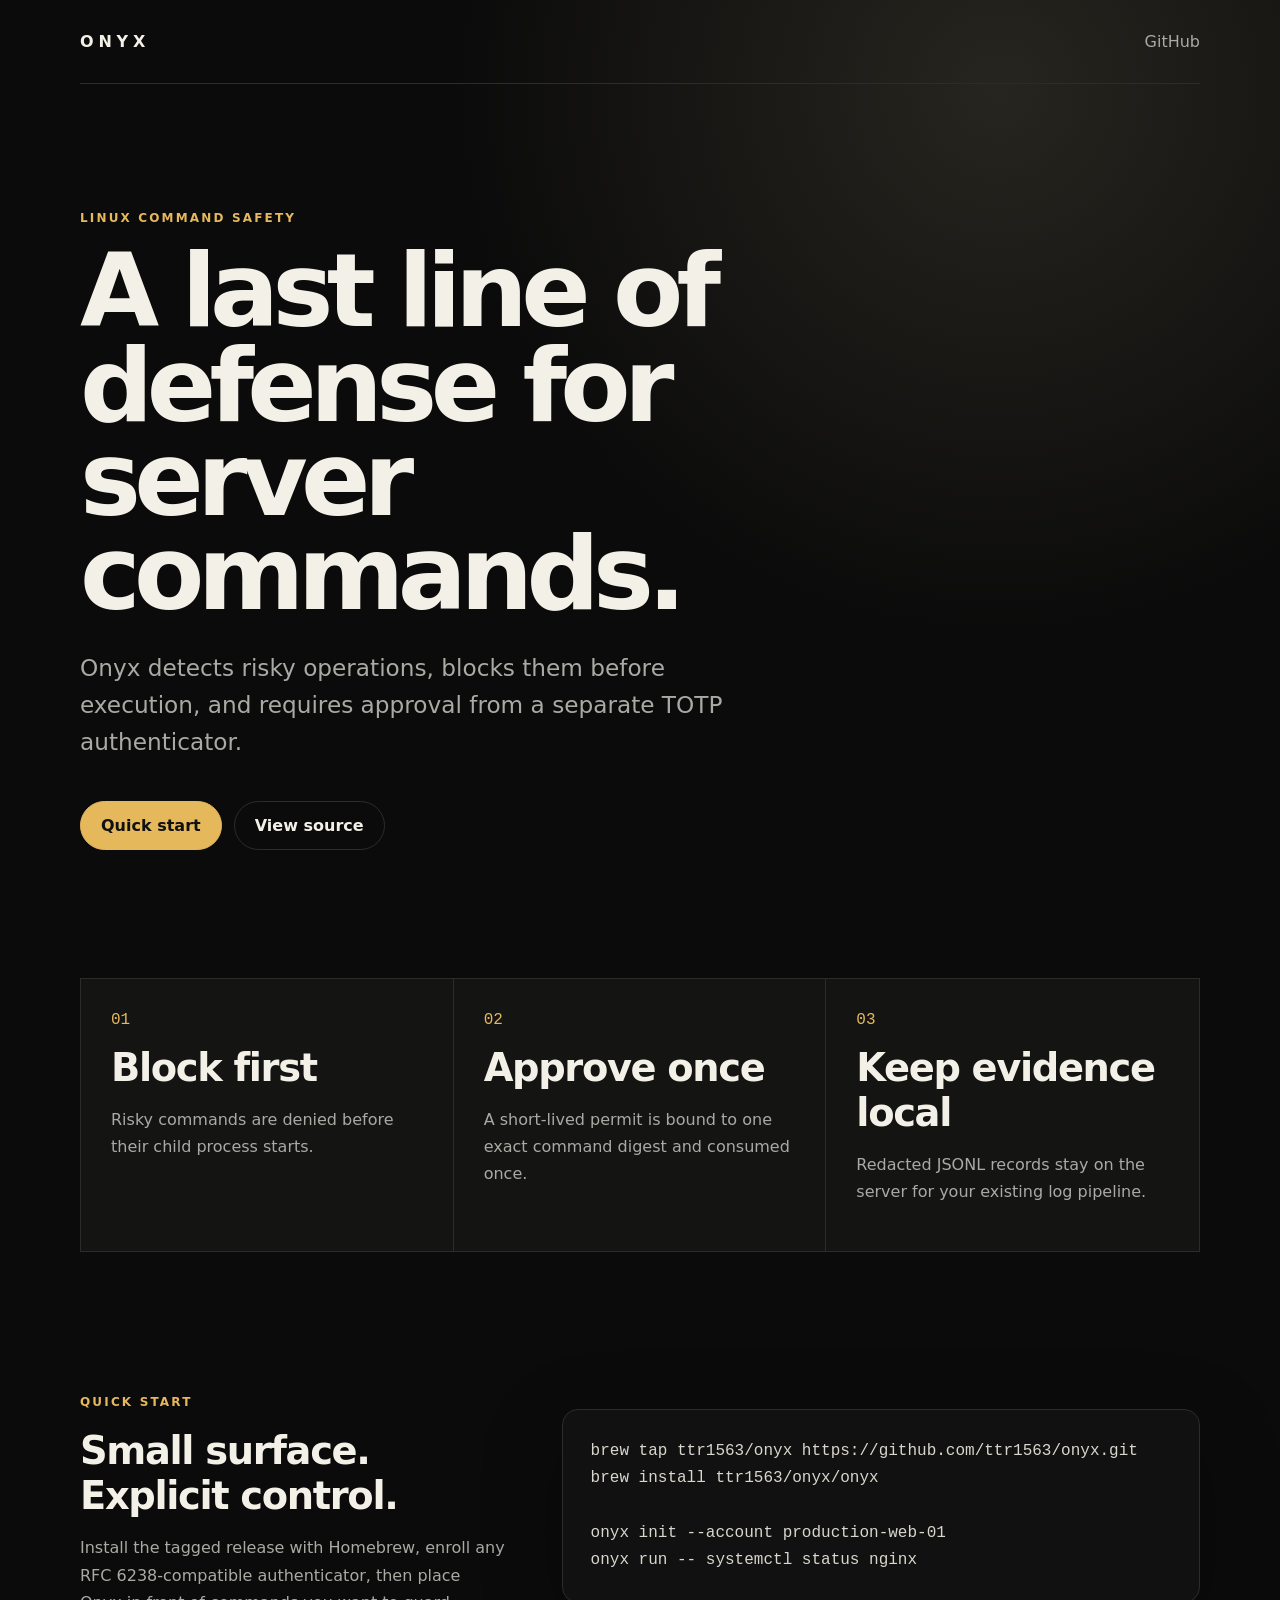
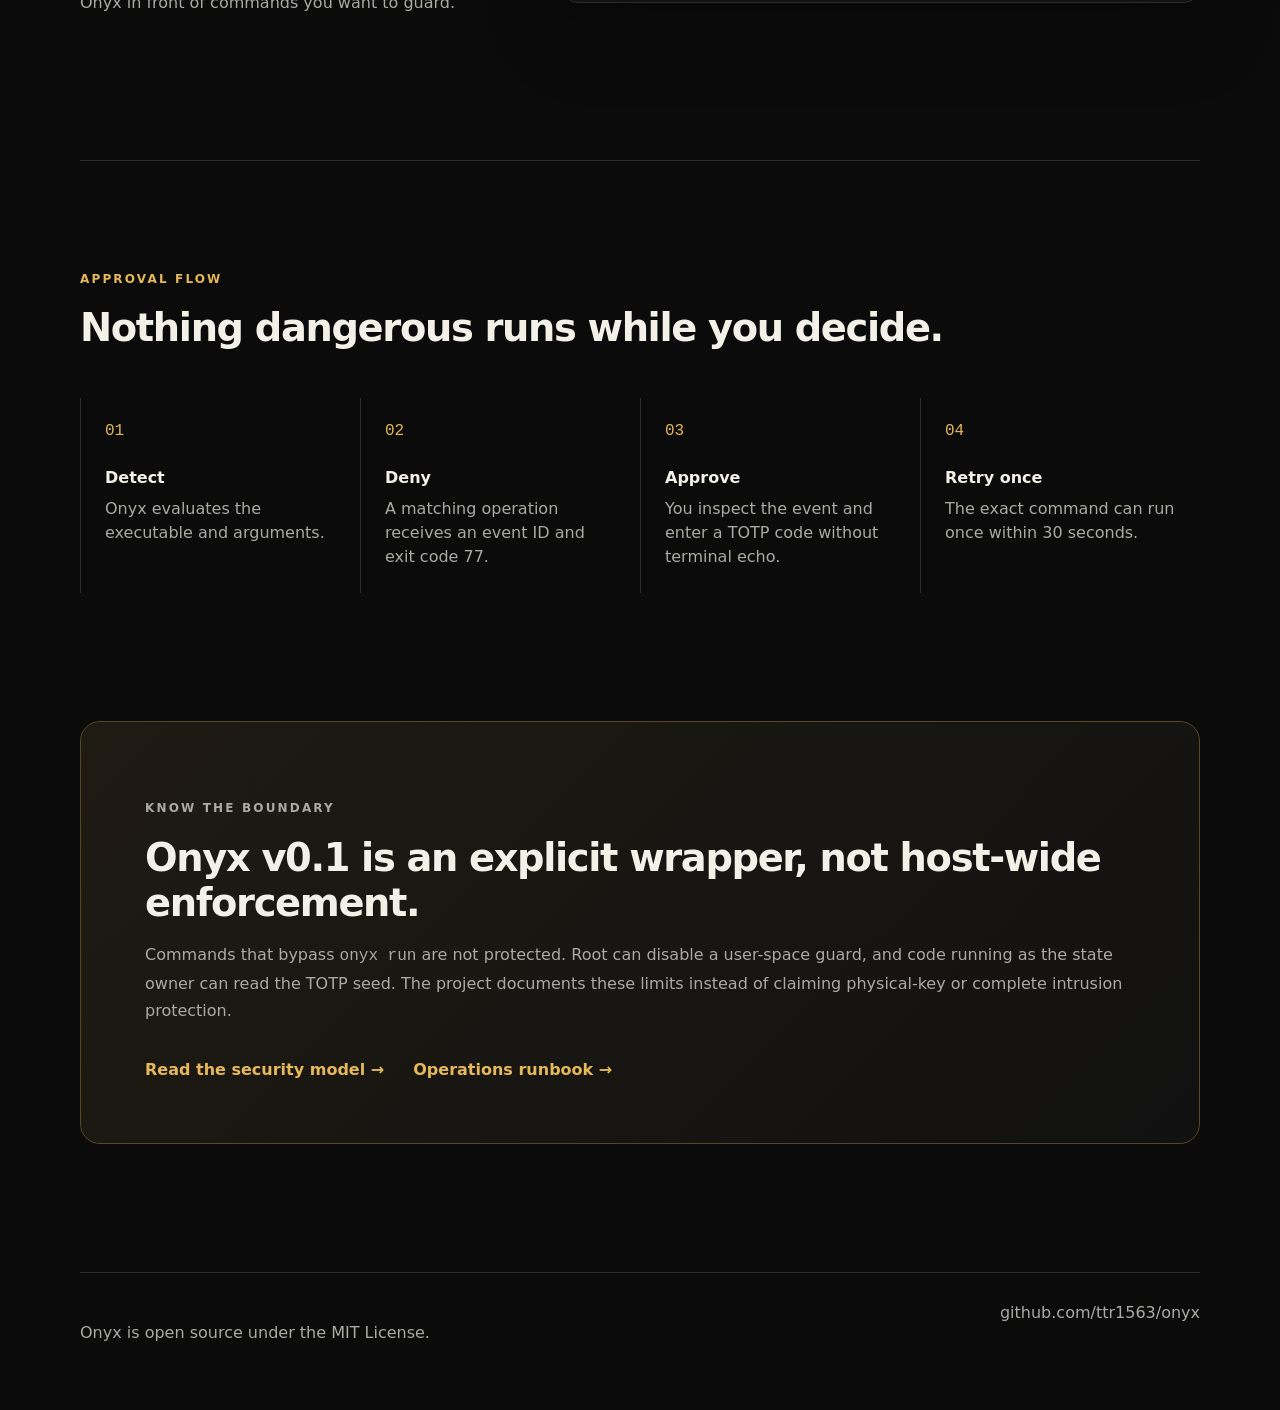
==== docs/index.html @ dc565f39 "chore: prepare v0.1.0 release" ====
<!doctype html>
<html lang="en">
  <head>
    <meta charset="utf-8">
    <meta name="viewport" content="width=device-width, initial-scale=1">
    <meta name="robots" content="noindex,nofollow">
    <meta name="description" content="Onyx is a lightweight command guard for Linux servers.">
    <link rel="canonical" href="https://ttr1563.github.io/onyx/">
    <link rel="stylesheet" href="./styles.css">
    <title>Onyx — a command guard for Linux servers</title>
  </head>
  <body>
    <header class="hero">
      <nav>
        <a class="brand" href="./" aria-label="Onyx home">ONYX</a>
        <a href="https://github.com/ttr1563/onyx">GitHub</a>
      </nav>
      <div class="hero-copy">
        <p class="eyebrow">Linux command safety</p>
        <h1>A last line of defense for server commands.</h1>
        <p class="lead">Onyx detects risky operations, blocks them before execution, and requires approval from a separate TOTP authenticator.</p>
        <div class="actions">
          <a class="primary" href="#quick-start">Quick start</a>
          <a class="secondary" href="https://github.com/ttr1563/onyx">View source</a>
        </div>
      </div>
    </header>

    <main>
      <section class="principles" aria-label="Onyx principles">
        <article><span>01</span><h2>Block first</h2><p>Risky commands are denied before their child process starts.</p></article>
        <article><span>02</span><h2>Approve once</h2><p>A short-lived permit is bound to one exact command digest and consumed once.</p></article>
        <article><span>03</span><h2>Keep evidence local</h2><p>Redacted JSONL records stay on the server for your existing log pipeline.</p></article>
      </section>

      <section id="quick-start" class="content-grid">
        <div>
          <p class="eyebrow">Quick start</p>
          <h2>Small surface. Explicit control.</h2>
          <p>Install the tagged release with Homebrew, enroll any RFC 6238-compatible authenticator, then place Onyx in front of commands you want to guard.</p>
        </div>
        <pre><code>brew tap ttr1563/onyx https://github.com/ttr1563/onyx.git
brew install ttr1563/onyx/onyx

onyx init --account production-web-01
onyx run -- systemctl status nginx</code></pre>
      </section>

      <section class="flow">
        <p class="eyebrow">Approval flow</p>
        <h2>Nothing dangerous runs while you decide.</h2>
        <ol>
          <li><strong>Detect</strong><span>Onyx evaluates the executable and arguments.</span></li>
          <li><strong>Deny</strong><span>A matching operation receives an event ID and exit code 77.</span></li>
          <li><strong>Approve</strong><span>You inspect the event and enter a TOTP code without terminal echo.</span></li>
          <li><strong>Retry once</strong><span>The exact command can run once within 30 seconds.</span></li>
        </ol>
      </section>

      <section class="warning">
        <p class="eyebrow">Know the boundary</p>
        <h2>Onyx v0.1 is an explicit wrapper, not host-wide enforcement.</h2>
        <p>Commands that bypass <code>onyx run</code> are not protected. Root can disable a user-space guard, and code running as the state owner can read the TOTP seed. The project documents these limits instead of claiming physical-key or complete intrusion protection.</p>
        <a href="https://github.com/ttr1563/onyx/blob/main/SECURITY.md">Read the security model →</a>
        <a href="https://github.com/ttr1563/onyx/blob/main/docs/operations.md">Operations runbook →</a>
      </section>
    </main>

    <footer>
      <p>Onyx is open source under the MIT License.</p>
      <a href="https://github.com/ttr1563/onyx">github.com/ttr1563/onyx</a>
    </footer>
  </body>
</html>
---- docs/styles.css ----
:root {
  color-scheme: dark;
  --ink: #f3f0e8;
  --muted: #aaa9a4;
  --line: #2c2c2a;
  --panel: #171716;
  --onyx: #0b0b0b;
  --amber: #e6b85c;
  font-family: Inter, ui-sans-serif, system-ui, -apple-system, BlinkMacSystemFont, "Segoe UI", sans-serif;
}
* { box-sizing: border-box; }
html { background: var(--onyx); scroll-behavior: smooth; }
body { margin: 0; color: var(--ink); background: radial-gradient(circle at 78% 3%, #27251f 0, var(--onyx) 34rem); }
a { color: inherit; text-decoration: none; }
.hero, main, footer { width: min(1120px, calc(100% - 40px)); margin: 0 auto; }
nav { min-height: 84px; display: flex; align-items: center; justify-content: space-between; border-bottom: 1px solid var(--line); }
.brand { font-weight: 900; letter-spacing: .3em; }
nav > a:last-child { color: var(--muted); }
.hero-copy { padding: 112px 0 128px; max-width: 900px; }
.eyebrow { color: var(--amber); font-size: .75rem; font-weight: 800; letter-spacing: .18em; text-transform: uppercase; }
h1 { margin: 16px 0 28px; max-width: 820px; font-size: clamp(3.25rem, 8vw, 6.8rem); line-height: .92; letter-spacing: -.065em; }
.lead { max-width: 680px; color: var(--muted); font-size: clamp(1.1rem, 2.2vw, 1.45rem); line-height: 1.6; }
.actions { display: flex; gap: 12px; margin-top: 40px; flex-wrap: wrap; }
.actions a { padding: 14px 20px; border: 1px solid var(--line); border-radius: 999px; font-weight: 750; }
.actions .primary { color: #111; background: var(--amber); border-color: var(--amber); }
.principles { display: grid; grid-template-columns: repeat(3, 1fr); border: 1px solid var(--line); }
.principles article { min-height: 220px; padding: 30px; border-right: 1px solid var(--line); background: rgba(23, 23, 22, .74); }
.principles article:last-child { border-right: 0; }
.principles span { color: var(--amber); font-family: ui-monospace, monospace; }
h2 { margin: 16px 0; font-size: clamp(1.8rem, 3vw, 3rem); letter-spacing: -.035em; }
p { line-height: 1.7; }
.principles p, .content-grid > div > p:last-child, .warning > p { color: var(--muted); }
.content-grid { display: grid; grid-template-columns: .8fr 1.2fr; gap: 56px; align-items: center; padding: 128px 0; }
pre { margin: 0; padding: 28px; overflow-x: auto; border: 1px solid var(--line); border-radius: 16px; background: #111; color: #d9d6cd; line-height: 1.7; box-shadow: 0 24px 80px rgba(0,0,0,.28); }
code { font-family: "SFMono-Regular", Consolas, "Liberation Mono", monospace; }
.flow { padding: 96px 0; border-top: 1px solid var(--line); }
.flow ol { display: grid; grid-template-columns: repeat(4, 1fr); padding: 0; margin: 48px 0 0; list-style: none; counter-reset: steps; }
.flow li { min-height: 150px; padding: 24px; border-left: 1px solid var(--line); counter-increment: steps; }
.flow li::before { content: "0" counter(steps); display: block; margin-bottom: 28px; color: var(--amber); font-family: ui-monospace, monospace; }
.flow li span { display: block; margin-top: 10px; color: var(--muted); line-height: 1.5; }
.warning { margin: 32px 0 128px; padding: clamp(28px, 6vw, 64px); border: 1px solid #564827; border-radius: 20px; background: linear-gradient(135deg, #1f1b13, #111); }
.warning a { display: inline-block; margin-top: 20px; color: var(--amber); font-weight: 750; }
.warning a + a { margin-left: 24px; }
footer { display: flex; justify-content: space-between; padding: 30px 0 48px; border-top: 1px solid var(--line); color: var(--muted); }

@media (max-width: 760px) {
  .hero-copy { padding: 72px 0 88px; }
  .principles, .content-grid, .flow ol { grid-template-columns: 1fr; }
  .principles article { border-right: 0; border-bottom: 1px solid var(--line); }
  .principles article:last-child { border-bottom: 0; }
  .content-grid { gap: 28px; padding: 88px 0; }
  .flow li { border-left: 0; border-top: 1px solid var(--line); }
  .warning a + a { display: block; margin-left: 0; }
  footer { flex-direction: column; gap: 4px; }
}
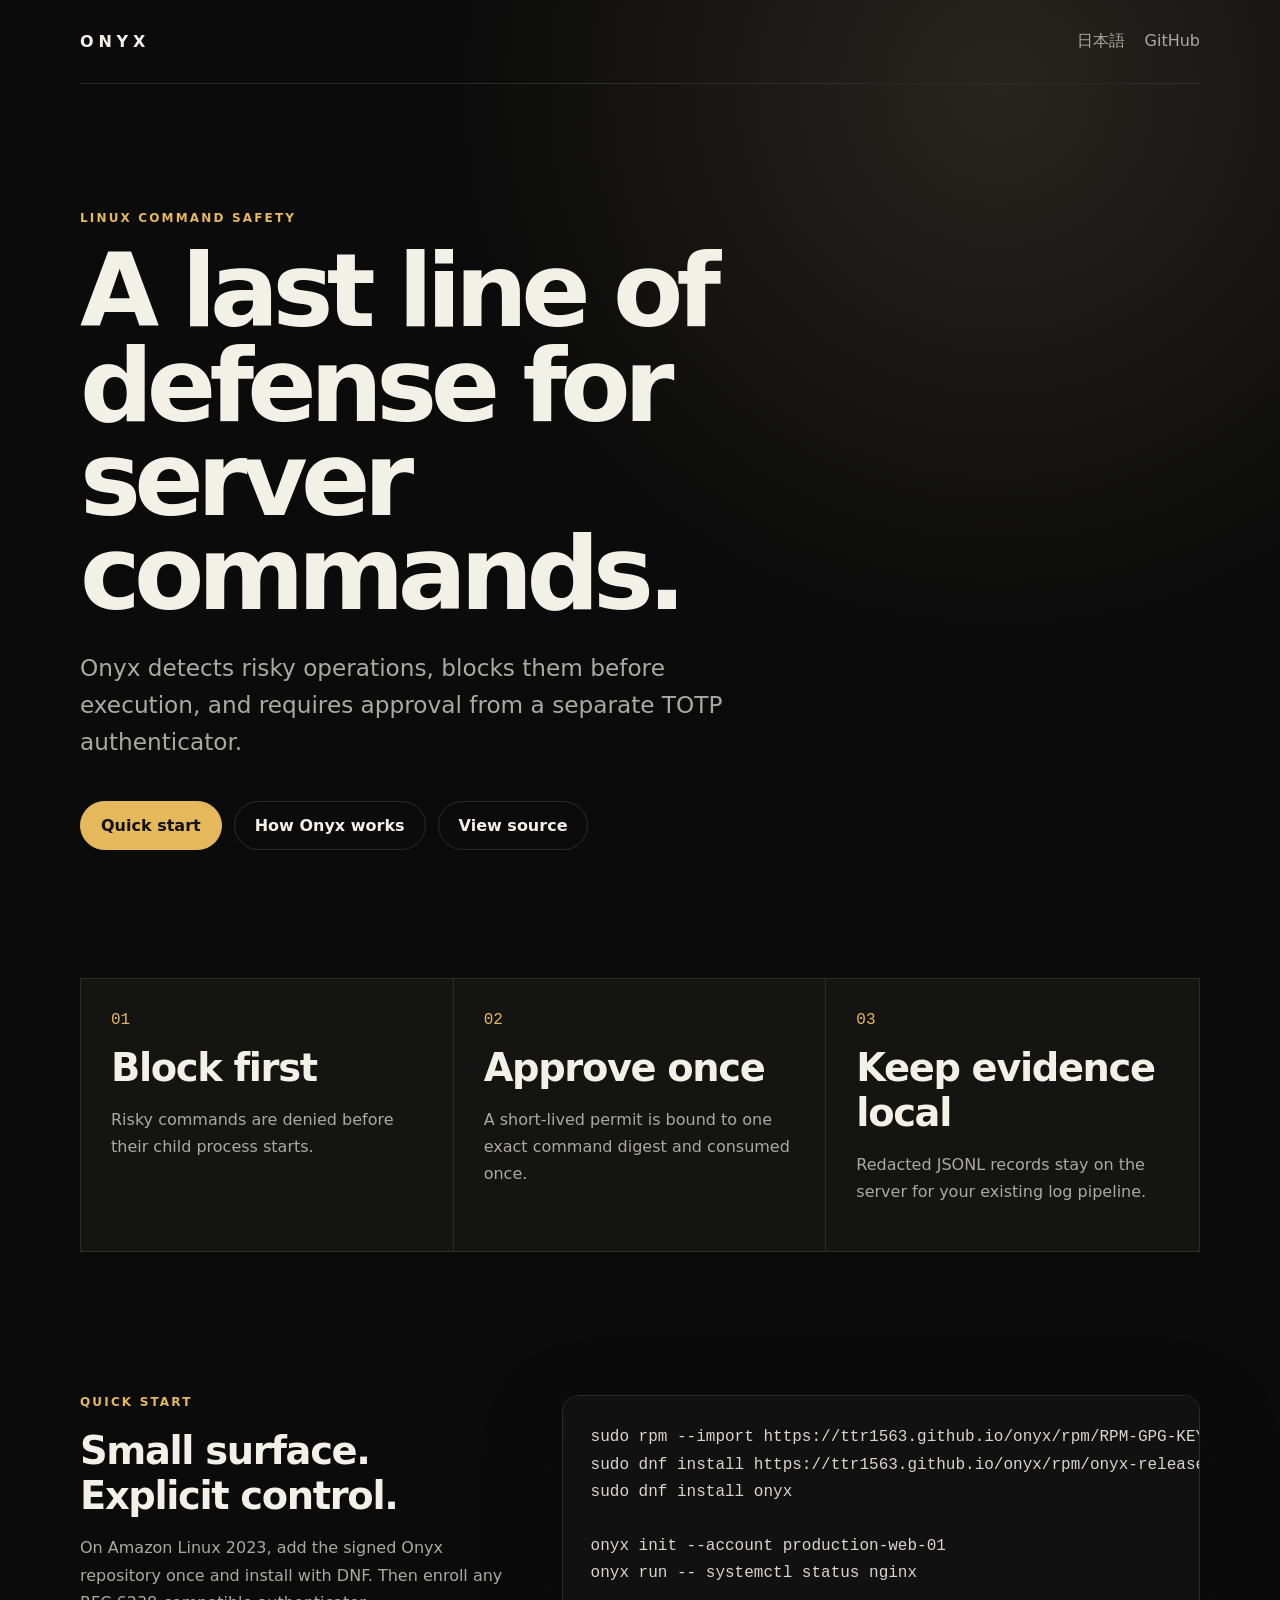
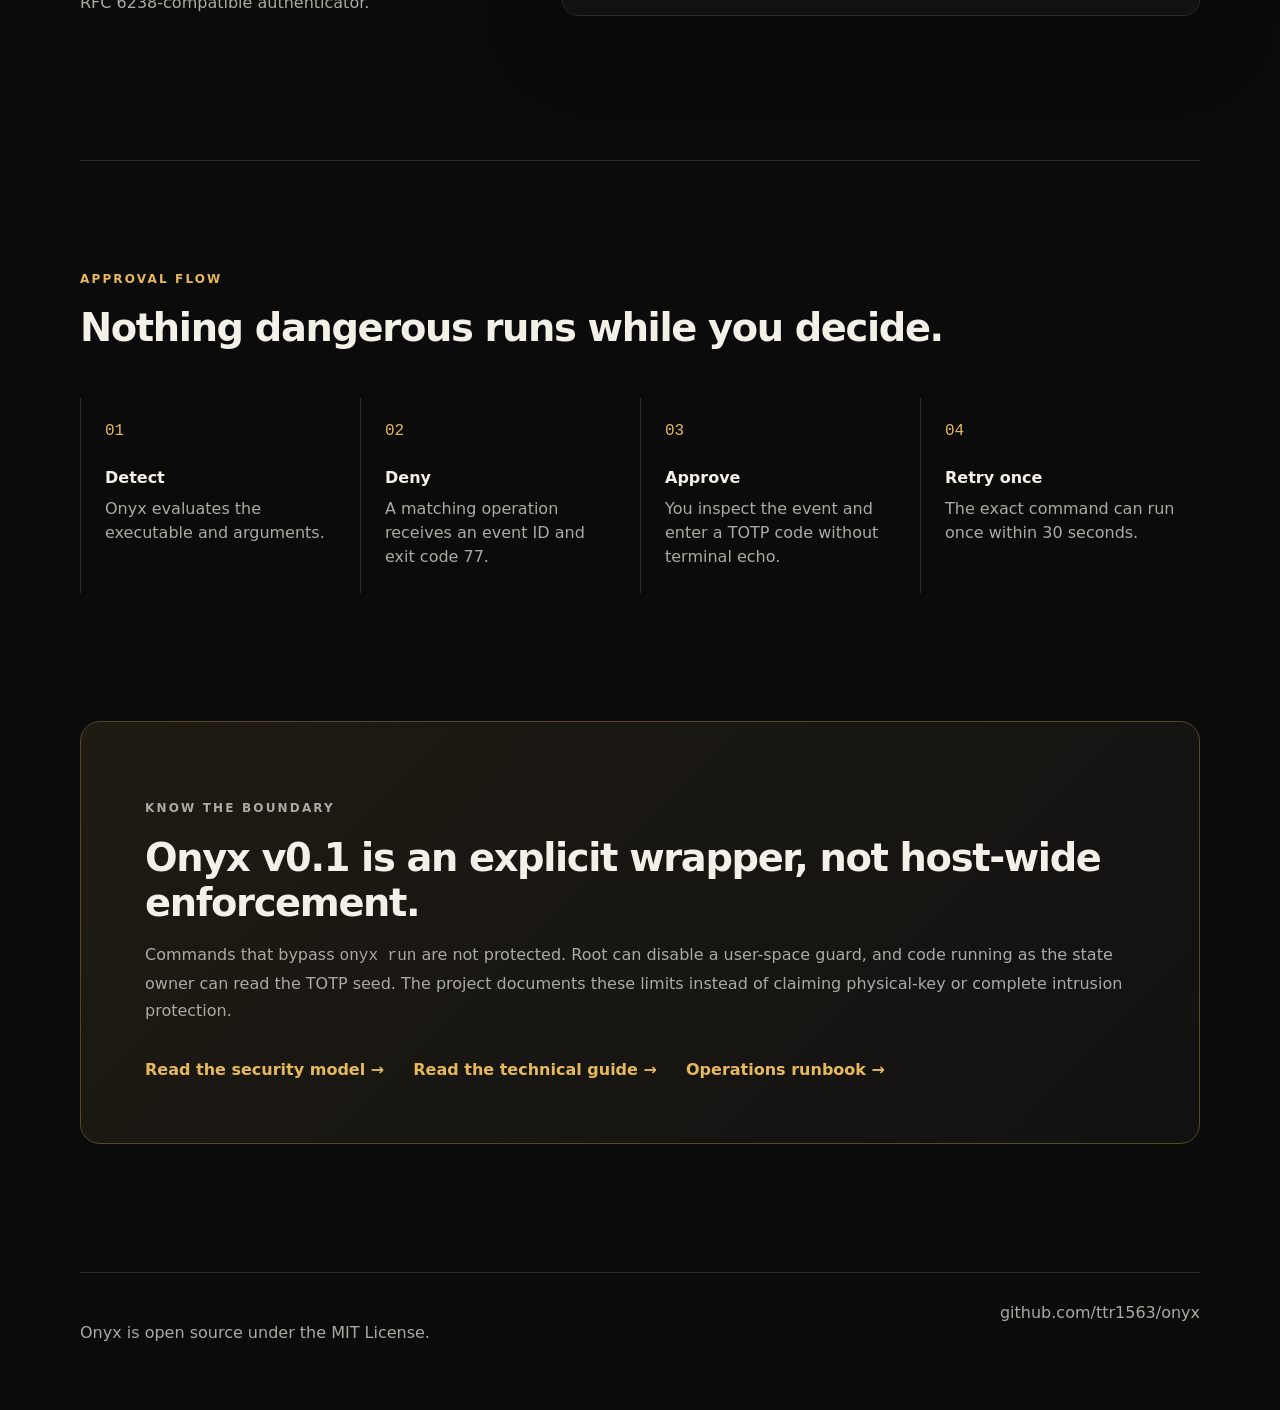
==== commit 204bbbcd: "feat: add signed RPM repository and bilingual docs" ====
--- a/docs/index.html
+++ b/docs/index.html
@@ -6,6 +6,9 @@
     <meta name="robots" content="noindex,nofollow">
     <meta name="description" content="Onyx is a lightweight command guard for Linux servers.">
     <link rel="canonical" href="https://ttr1563.github.io/onyx/">
+    <link rel="alternate" hreflang="en" href="https://ttr1563.github.io/onyx/">
+    <link rel="alternate" hreflang="ja" href="https://ttr1563.github.io/onyx/ja/">
+    <link rel="alternate" hreflang="x-default" href="https://ttr1563.github.io/onyx/">
     <link rel="stylesheet" href="./styles.css">
     <title>Onyx — a command guard for Linux servers</title>
   </head>
@@ -13,7 +16,10 @@
     <header class="hero">
       <nav>
         <a class="brand" href="./" aria-label="Onyx home">ONYX</a>
-        <a href="https://github.com/ttr1563/onyx">GitHub</a>
+        <div class="nav-links">
+          <a href="./ja/" lang="ja" hreflang="ja">日本語</a>
+          <a href="https://github.com/ttr1563/onyx">GitHub</a>
+        </div>
       </nav>
       <div class="hero-copy">
         <p class="eyebrow">Linux command safety</p>
@@ -21,6 +27,7 @@
         <p class="lead">Onyx detects risky operations, blocks them before execution, and requires approval from a separate TOTP authenticator.</p>
         <div class="actions">
           <a class="primary" href="#quick-start">Quick start</a>
+          <a class="secondary" href="./guide.html">How Onyx works</a>
           <a class="secondary" href="https://github.com/ttr1563/onyx">View source</a>
         </div>
       </div>
@@ -37,10 +44,11 @@
         <div>
           <p class="eyebrow">Quick start</p>
           <h2>Small surface. Explicit control.</h2>
-          <p>Install the tagged release with Homebrew, enroll any RFC 6238-compatible authenticator, then place Onyx in front of commands you want to guard.</p>
+          <p>On Amazon Linux 2023, add the signed Onyx repository once and install with DNF. Then enroll any RFC 6238-compatible authenticator.</p>
         </div>
-        <pre><code>brew tap ttr1563/onyx https://github.com/ttr1563/onyx.git
-brew install ttr1563/onyx/onyx
+        <pre><code>sudo rpm --import https://ttr1563.github.io/onyx/rpm/RPM-GPG-KEY-ONYX
+sudo dnf install https://ttr1563.github.io/onyx/rpm/onyx-release-1-1.noarch.rpm
+sudo dnf install onyx
 
 onyx init --account production-web-01
 onyx run -- systemctl status nginx</code></pre>
@@ -62,6 +70,7 @@
         <h2>Onyx v0.1 is an explicit wrapper, not host-wide enforcement.</h2>
         <p>Commands that bypass <code>onyx run</code> are not protected. Root can disable a user-space guard, and code running as the state owner can read the TOTP seed. The project documents these limits instead of claiming physical-key or complete intrusion protection.</p>
         <a href="https://github.com/ttr1563/onyx/blob/main/SECURITY.md">Read the security model →</a>
+        <a href="./guide.html">Read the technical guide →</a>
         <a href="https://github.com/ttr1563/onyx/blob/main/docs/operations.md">Operations runbook →</a>
       </section>
     </main>
--- a/docs/styles.css
+++ b/docs/styles.css
@@ -15,7 +15,8 @@
 .hero, main, footer { width: min(1120px, calc(100% - 40px)); margin: 0 auto; }
 nav { min-height: 84px; display: flex; align-items: center; justify-content: space-between; border-bottom: 1px solid var(--line); }
 .brand { font-weight: 900; letter-spacing: .3em; }
-nav > a:last-child { color: var(--muted); }
+.nav-links { display: flex; gap: 20px; color: var(--muted); }
+.nav-links a:hover, .nav-links a:focus-visible { color: var(--ink); }
 .hero-copy { padding: 112px 0 128px; max-width: 900px; }
 .eyebrow { color: var(--amber); font-size: .75rem; font-weight: 800; letter-spacing: .18em; text-transform: uppercase; }
 h1 { margin: 16px 0 28px; max-width: 820px; font-size: clamp(3.25rem, 8vw, 6.8rem); line-height: .92; letter-spacing: -.065em; }
@@ -42,6 +43,26 @@
 .warning a { display: inline-block; margin-top: 20px; color: var(--amber); font-weight: 750; }
 .warning a + a { margin-left: 24px; }
 footer { display: flex; justify-content: space-between; padding: 30px 0 48px; border-top: 1px solid var(--line); color: var(--muted); }
+.docs-hero { padding: 72px 0 80px; max-width: 850px; }
+.docs-hero h1 { font-size: clamp(2.8rem, 7vw, 5.8rem); }
+.docs { max-width: 900px; padding-bottom: 112px; }
+.docs section { padding: 56px 0; border-top: 1px solid var(--line); }
+.docs h2 { margin-top: 0; }
+.docs h3 { margin: 32px 0 8px; font-size: 1.3rem; }
+.docs p, .docs li { color: var(--muted); line-height: 1.75; }
+.docs strong { color: var(--ink); }
+.docs a { color: var(--amber); text-decoration: underline; text-underline-offset: 3px; }
+.docs pre { margin: 24px 0; }
+.flow-diagram { display: grid; grid-template-columns: repeat(5, 1fr); gap: 10px; margin: 32px 0; }
+.flow-diagram .node { position: relative; min-height: 112px; padding: 18px; border: 1px solid var(--line); border-radius: 12px; background: var(--panel); }
+.flow-diagram .node:not(:last-child)::after { content: "→"; position: absolute; right: -15px; top: 41px; z-index: 1; color: var(--amber); }
+.flow-diagram strong, .flow-diagram span { display: block; }
+.flow-diagram span { margin-top: 8px; color: var(--muted); font-size: .88rem; line-height: 1.45; }
+.state-table { width: 100%; margin: 24px 0; border-collapse: collapse; }
+.state-table th, .state-table td { padding: 14px; border: 1px solid var(--line); text-align: left; vertical-align: top; }
+.state-table th { color: var(--ink); background: var(--panel); }
+.state-table td { color: var(--muted); }
+.callout { padding: 24px; border-left: 3px solid var(--amber); background: var(--panel); }
 
 @media (max-width: 760px) {
   .hero-copy { padding: 72px 0 88px; }
@@ -51,5 +72,8 @@
   .content-grid { gap: 28px; padding: 88px 0; }
   .flow li { border-left: 0; border-top: 1px solid var(--line); }
   .warning a + a { display: block; margin-left: 0; }
+  .flow-diagram { grid-template-columns: 1fr; }
+  .flow-diagram .node:not(:last-child)::after { content: "↓"; right: 50%; top: auto; bottom: -19px; }
+  .state-table { display: block; overflow-x: auto; }
   footer { flex-direction: column; gap: 4px; }
 }
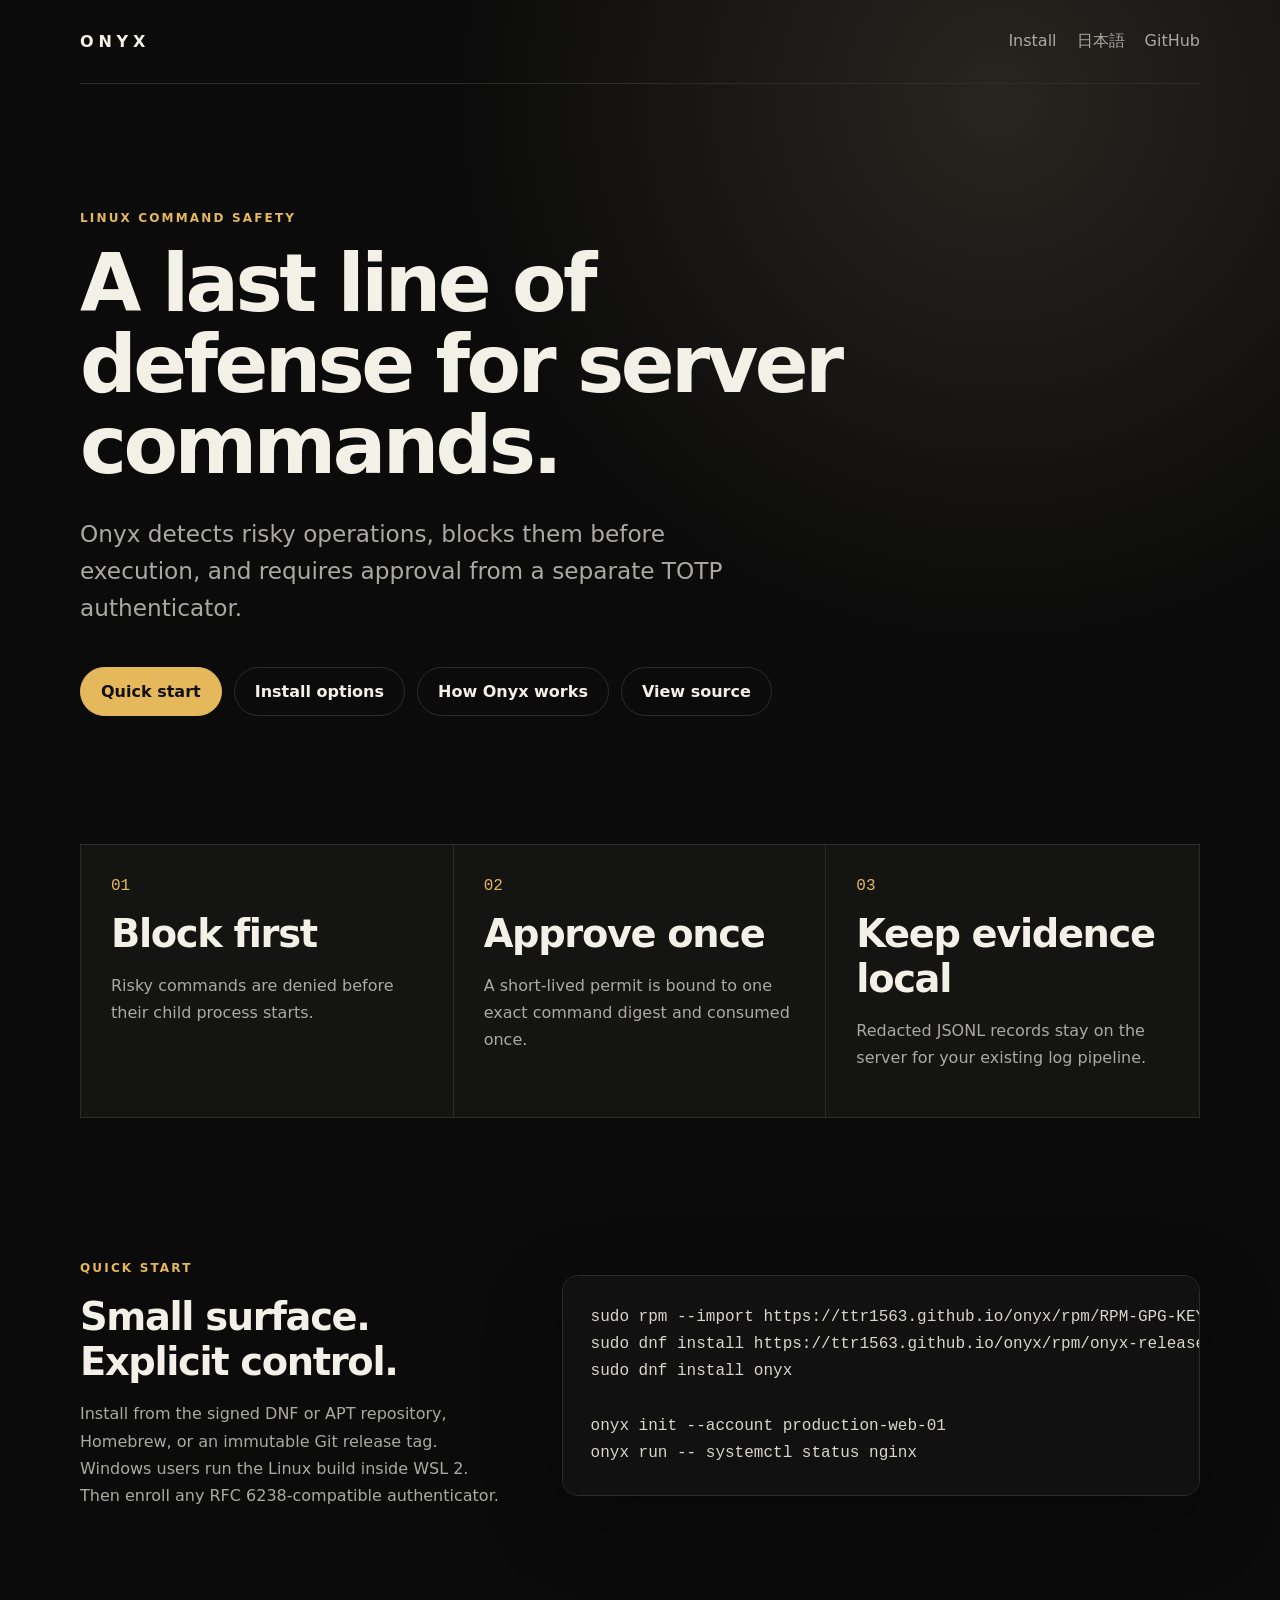
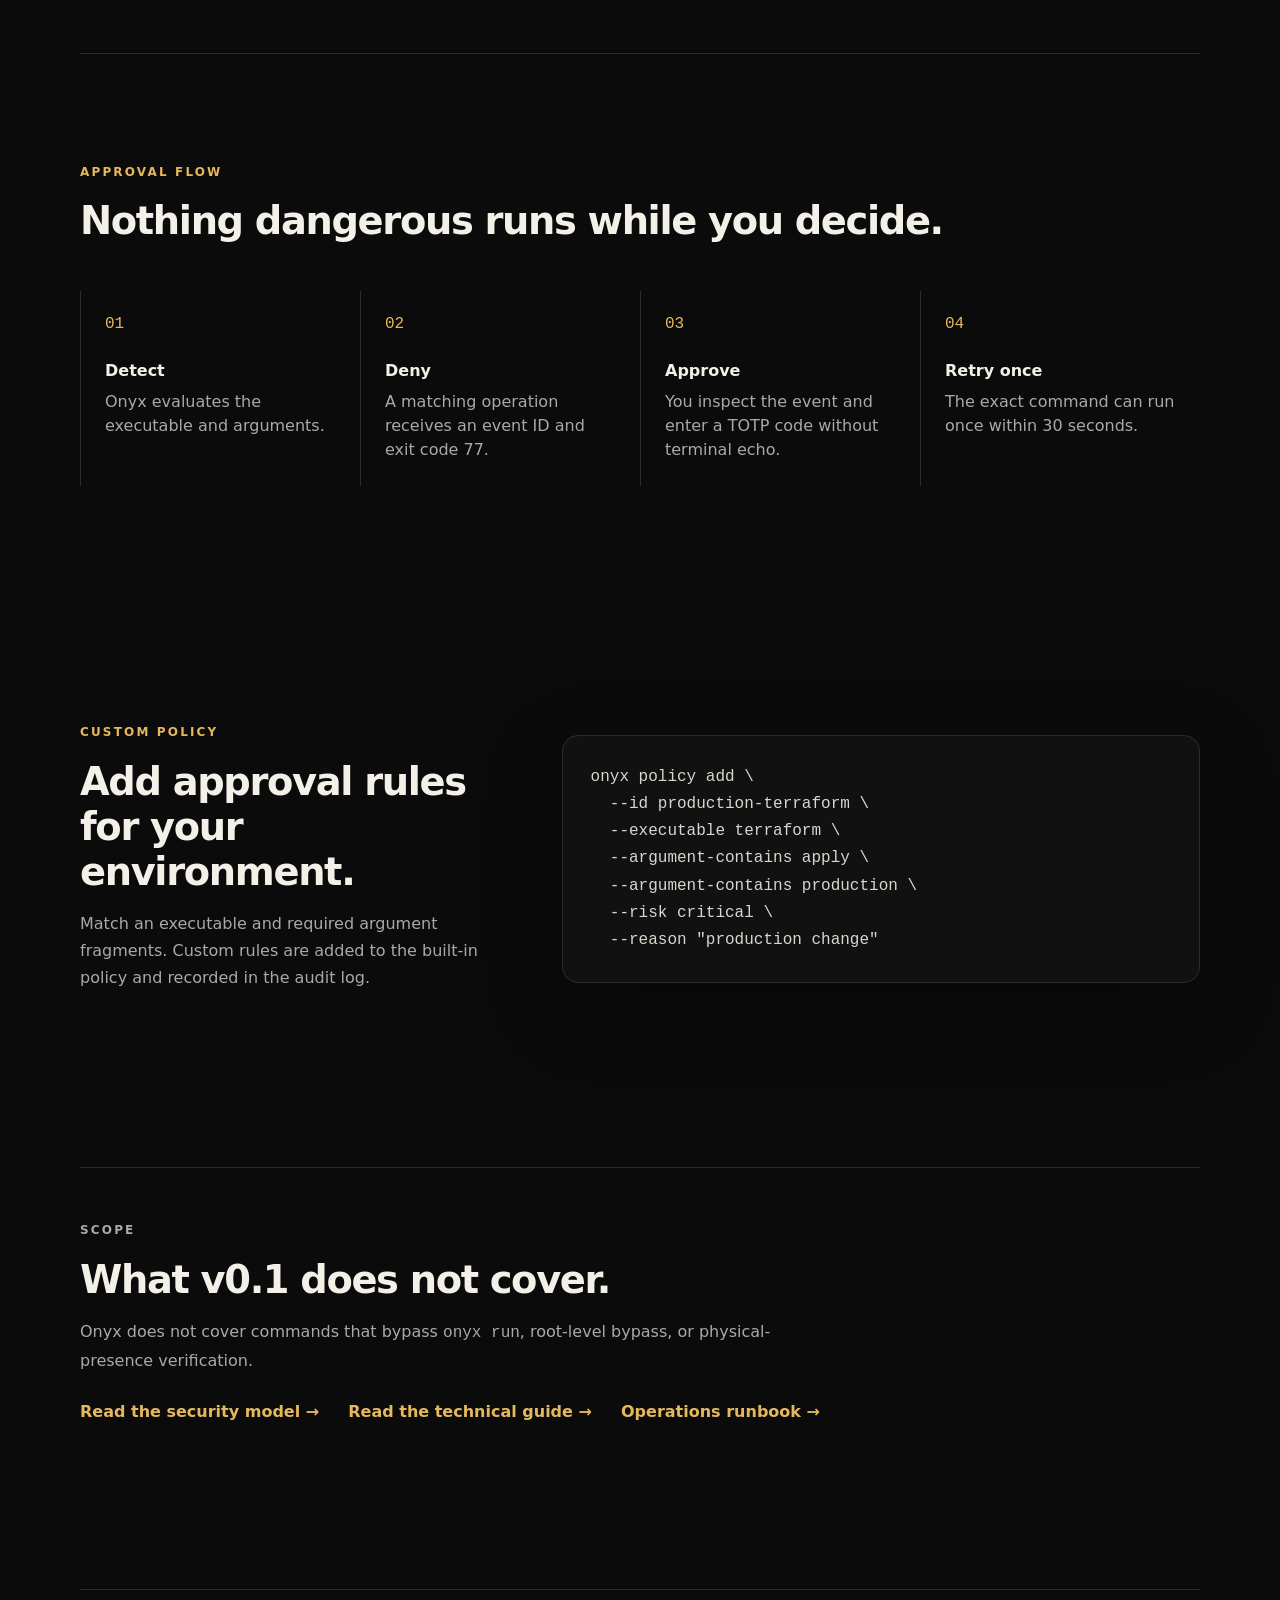
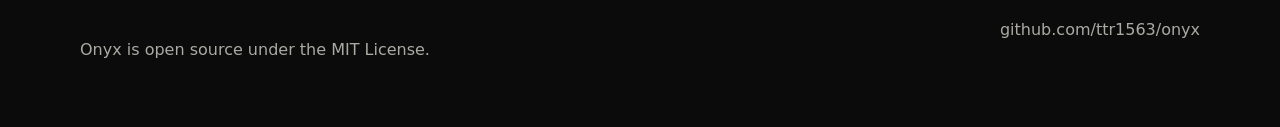
==== commit 5da2491f: "APT配布とOS別導入ガイドを追加" ====
--- a/docs/index.html
+++ b/docs/index.html
@@ -17,6 +17,7 @@
       <nav>
         <a class="brand" href="./" aria-label="Onyx home">ONYX</a>
         <div class="nav-links">
+          <a href="./install.html">Install</a>
           <a href="./ja/" lang="ja" hreflang="ja">日本語</a>
           <a href="https://github.com/ttr1563/onyx">GitHub</a>
         </div>
@@ -27,6 +28,7 @@
         <p class="lead">Onyx detects risky operations, blocks them before execution, and requires approval from a separate TOTP authenticator.</p>
         <div class="actions">
           <a class="primary" href="#quick-start">Quick start</a>
+          <a class="secondary" href="./install.html">Install options</a>
           <a class="secondary" href="./guide.html">How Onyx works</a>
           <a class="secondary" href="https://github.com/ttr1563/onyx">View source</a>
         </div>
@@ -44,7 +46,7 @@
         <div>
           <p class="eyebrow">Quick start</p>
           <h2>Small surface. Explicit control.</h2>
-          <p>On Amazon Linux 2023, add the signed Onyx repository once and install with DNF. Then enroll any RFC 6238-compatible authenticator.</p>
+          <p>Install from the signed DNF or APT repository, Homebrew, or an immutable Git release tag. Windows users run the Linux build inside WSL 2. Then enroll any RFC 6238-compatible authenticator.</p>
         </div>
         <pre><code>sudo rpm --import https://ttr1563.github.io/onyx/rpm/RPM-GPG-KEY-ONYX
 sudo dnf install https://ttr1563.github.io/onyx/rpm/onyx-release-1-1.noarch.rpm
@@ -65,10 +67,25 @@
         </ol>
       </section>
 
-      <section class="warning">
-        <p class="eyebrow">Know the boundary</p>
-        <h2>Onyx v0.1 is an explicit wrapper, not host-wide enforcement.</h2>
-        <p>Commands that bypass <code>onyx run</code> are not protected. Root can disable a user-space guard, and code running as the state owner can read the TOTP seed. The project documents these limits instead of claiming physical-key or complete intrusion protection.</p>
+      <section class="content-grid">
+        <div>
+          <p class="eyebrow">Custom policy</p>
+          <h2>Add approval rules for your environment.</h2>
+          <p>Match an executable and required argument fragments. Custom rules are added to the built-in policy and recorded in the audit log.</p>
+        </div>
+        <pre><code>onyx policy add \
+  --id production-terraform \
+  --executable terraform \
+  --argument-contains apply \
+  --argument-contains production \
+  --risk critical \
+  --reason "production change"</code></pre>
+      </section>
+
+      <section class="scope">
+        <p class="eyebrow">Scope</p>
+        <h2>What v0.1 does not cover.</h2>
+        <p>Onyx does not cover commands that bypass <code>onyx run</code>, root-level bypass, or physical-presence verification.</p>
         <a href="https://github.com/ttr1563/onyx/blob/main/SECURITY.md">Read the security model →</a>
         <a href="./guide.html">Read the technical guide →</a>
         <a href="https://github.com/ttr1563/onyx/blob/main/docs/operations.md">Operations runbook →</a>
--- a/docs/styles.css
+++ b/docs/styles.css
@@ -13,13 +13,13 @@
 body { margin: 0; color: var(--ink); background: radial-gradient(circle at 78% 3%, #27251f 0, var(--onyx) 34rem); }
 a { color: inherit; text-decoration: none; }
 .hero, main, footer { width: min(1120px, calc(100% - 40px)); margin: 0 auto; }
-nav { min-height: 84px; display: flex; align-items: center; justify-content: space-between; border-bottom: 1px solid var(--line); }
+nav { min-height: 84px; display: flex; gap: 20px; align-items: center; justify-content: space-between; border-bottom: 1px solid var(--line); }
 .brand { font-weight: 900; letter-spacing: .3em; }
-.nav-links { display: flex; gap: 20px; color: var(--muted); }
+.nav-links { display: flex; flex-wrap: wrap; gap: 20px; justify-content: flex-end; color: var(--muted); }
 .nav-links a:hover, .nav-links a:focus-visible { color: var(--ink); }
 .hero-copy { padding: 112px 0 128px; max-width: 900px; }
 .eyebrow { color: var(--amber); font-size: .75rem; font-weight: 800; letter-spacing: .18em; text-transform: uppercase; }
-h1 { margin: 16px 0 28px; max-width: 820px; font-size: clamp(3.25rem, 8vw, 6.8rem); line-height: .92; letter-spacing: -.065em; }
+h1 { margin: 16px 0 28px; max-width: 820px; font-size: clamp(2.75rem, 6.2vw, 5.5rem); line-height: 1.02; letter-spacing: -.045em; }
 .lead { max-width: 680px; color: var(--muted); font-size: clamp(1.1rem, 2.2vw, 1.45rem); line-height: 1.6; }
 .actions { display: flex; gap: 12px; margin-top: 40px; flex-wrap: wrap; }
 .actions a { padding: 14px 20px; border: 1px solid var(--line); border-radius: 999px; font-weight: 750; }
@@ -42,9 +42,12 @@
 .warning { margin: 32px 0 128px; padding: clamp(28px, 6vw, 64px); border: 1px solid #564827; border-radius: 20px; background: linear-gradient(135deg, #1f1b13, #111); }
 .warning a { display: inline-block; margin-top: 20px; color: var(--amber); font-weight: 750; }
 .warning a + a { margin-left: 24px; }
+.scope { margin: 32px 0 128px; padding: 40px 0; border-top: 1px solid var(--line); }
+.scope p { max-width: 760px; color: var(--muted); }
+.scope a { display: inline-block; margin: 12px 24px 0 0; color: var(--amber); font-weight: 750; }
 footer { display: flex; justify-content: space-between; padding: 30px 0 48px; border-top: 1px solid var(--line); color: var(--muted); }
 .docs-hero { padding: 72px 0 80px; max-width: 850px; }
-.docs-hero h1 { font-size: clamp(2.8rem, 7vw, 5.8rem); }
+.docs-hero h1 { font-size: clamp(2.5rem, 5.4vw, 4.8rem); }
 .docs { max-width: 900px; padding-bottom: 112px; }
 .docs section { padding: 56px 0; border-top: 1px solid var(--line); }
 .docs h2 { margin-top: 0; }
@@ -65,6 +68,7 @@
 .callout { padding: 24px; border-left: 3px solid var(--amber); background: var(--panel); }
 
 @media (max-width: 760px) {
+  h1 { font-size: clamp(2.4rem, 12vw, 3.8rem); line-height: 1.05; letter-spacing: -.035em; }
   .hero-copy { padding: 72px 0 88px; }
   .principles, .content-grid, .flow ol { grid-template-columns: 1fr; }
   .principles article { border-right: 0; border-bottom: 1px solid var(--line); }
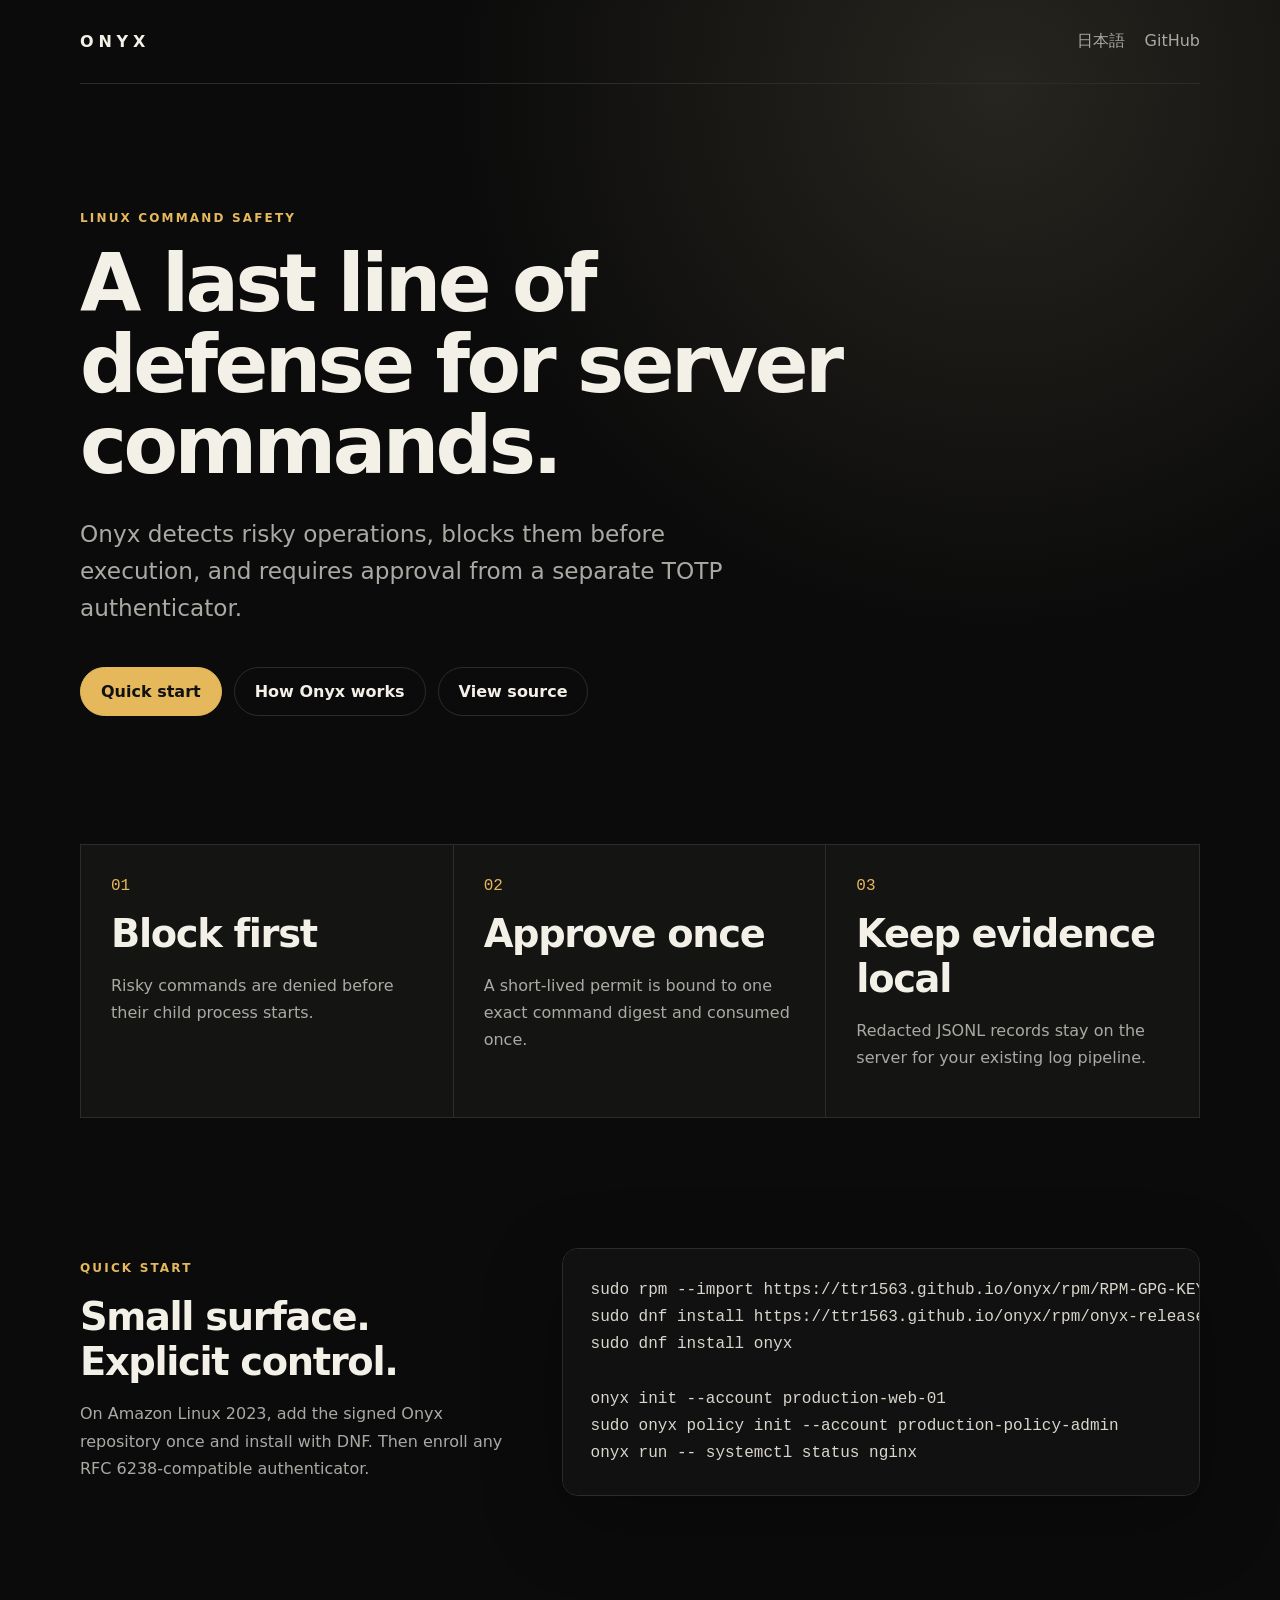
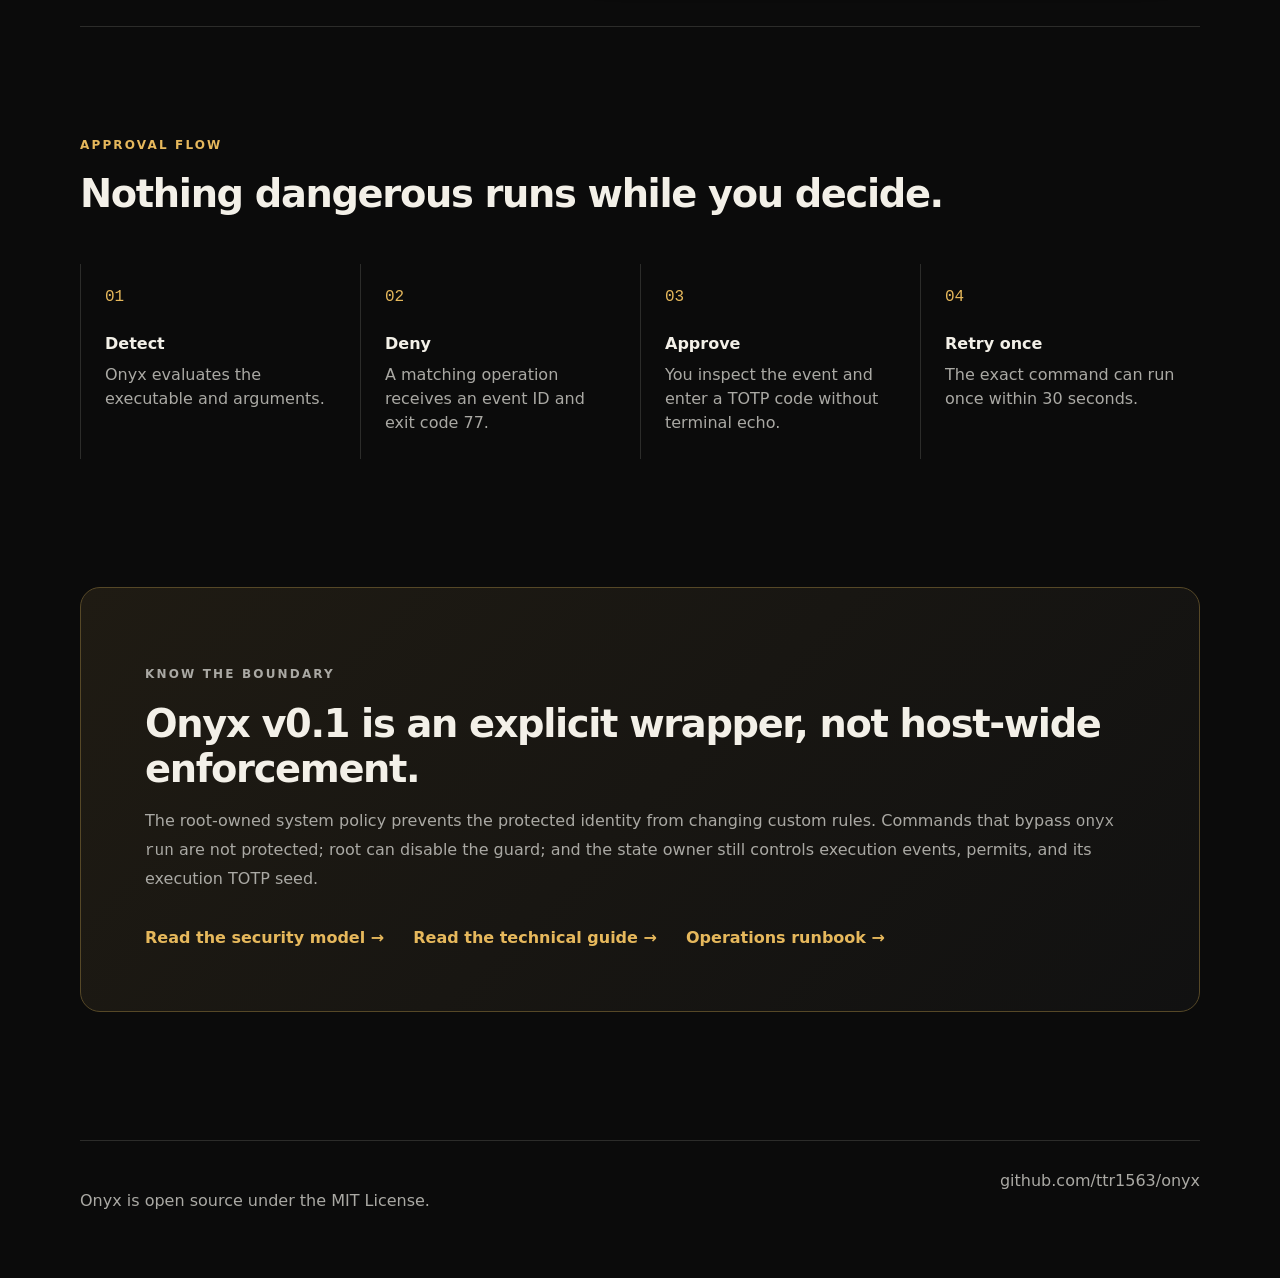
==== commit 1a90438b: "root管理のsystem policyを追加" ====
--- a/docs/index.html
+++ b/docs/index.html
@@ -17,7 +17,6 @@
       <nav>
         <a class="brand" href="./" aria-label="Onyx home">ONYX</a>
         <div class="nav-links">
-          <a href="./install.html">Install</a>
           <a href="./ja/" lang="ja" hreflang="ja">日本語</a>
           <a href="https://github.com/ttr1563/onyx">GitHub</a>
         </div>
@@ -28,7 +27,6 @@
         <p class="lead">Onyx detects risky operations, blocks them before execution, and requires approval from a separate TOTP authenticator.</p>
         <div class="actions">
           <a class="primary" href="#quick-start">Quick start</a>
-          <a class="secondary" href="./install.html">Install options</a>
           <a class="secondary" href="./guide.html">How Onyx works</a>
           <a class="secondary" href="https://github.com/ttr1563/onyx">View source</a>
         </div>
@@ -46,13 +44,14 @@
         <div>
           <p class="eyebrow">Quick start</p>
           <h2>Small surface. Explicit control.</h2>
-          <p>Install from the signed DNF or APT repository, Homebrew, or an immutable Git release tag. Windows users run the Linux build inside WSL 2. Then enroll any RFC 6238-compatible authenticator.</p>
+          <p>On Amazon Linux 2023, add the signed Onyx repository once and install with DNF. Then enroll any RFC 6238-compatible authenticator.</p>
         </div>
         <pre><code>sudo rpm --import https://ttr1563.github.io/onyx/rpm/RPM-GPG-KEY-ONYX
 sudo dnf install https://ttr1563.github.io/onyx/rpm/onyx-release-1-1.noarch.rpm
 sudo dnf install onyx
 
 onyx init --account production-web-01
+sudo onyx policy init --account production-policy-admin
 onyx run -- systemctl status nginx</code></pre>
       </section>
 
@@ -67,25 +66,10 @@
         </ol>
       </section>
 
-      <section class="content-grid">
-        <div>
-          <p class="eyebrow">Custom policy</p>
-          <h2>Add approval rules for your environment.</h2>
-          <p>Match an executable and required argument fragments. Custom rules are added to the built-in policy and recorded in the audit log.</p>
-        </div>
-        <pre><code>onyx policy add \
-  --id production-terraform \
-  --executable terraform \
-  --argument-contains apply \
-  --argument-contains production \
-  --risk critical \
-  --reason "production change"</code></pre>
-      </section>
-
-      <section class="scope">
-        <p class="eyebrow">Scope</p>
-        <h2>What v0.1 does not cover.</h2>
-        <p>Onyx does not cover commands that bypass <code>onyx run</code>, root-level bypass, or physical-presence verification.</p>
+      <section class="warning">
+        <p class="eyebrow">Know the boundary</p>
+        <h2>Onyx v0.1 is an explicit wrapper, not host-wide enforcement.</h2>
+        <p>The root-owned system policy prevents the protected identity from changing custom rules. Commands that bypass <code>onyx run</code> are not protected; root can disable the guard; and the state owner still controls execution events, permits, and its execution TOTP seed.</p>
         <a href="https://github.com/ttr1563/onyx/blob/main/SECURITY.md">Read the security model →</a>
         <a href="./guide.html">Read the technical guide →</a>
         <a href="https://github.com/ttr1563/onyx/blob/main/docs/operations.md">Operations runbook →</a>
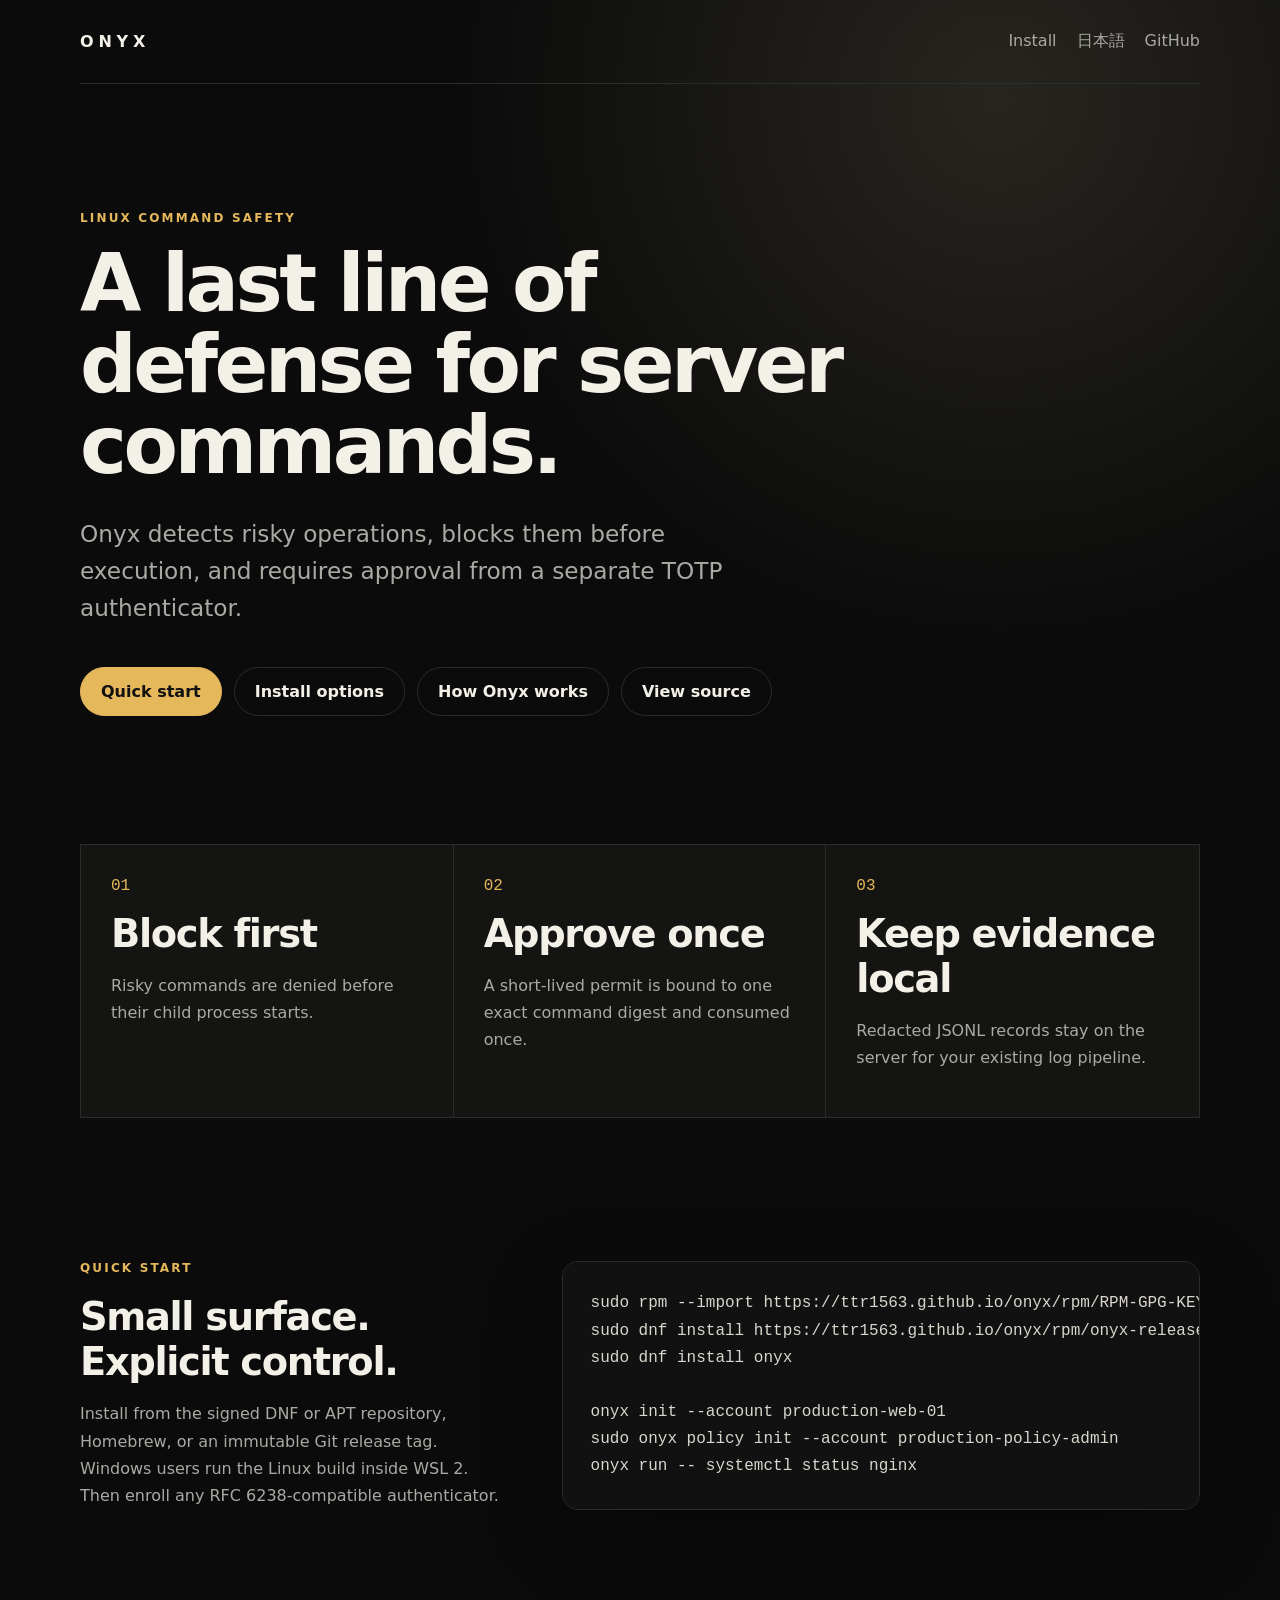
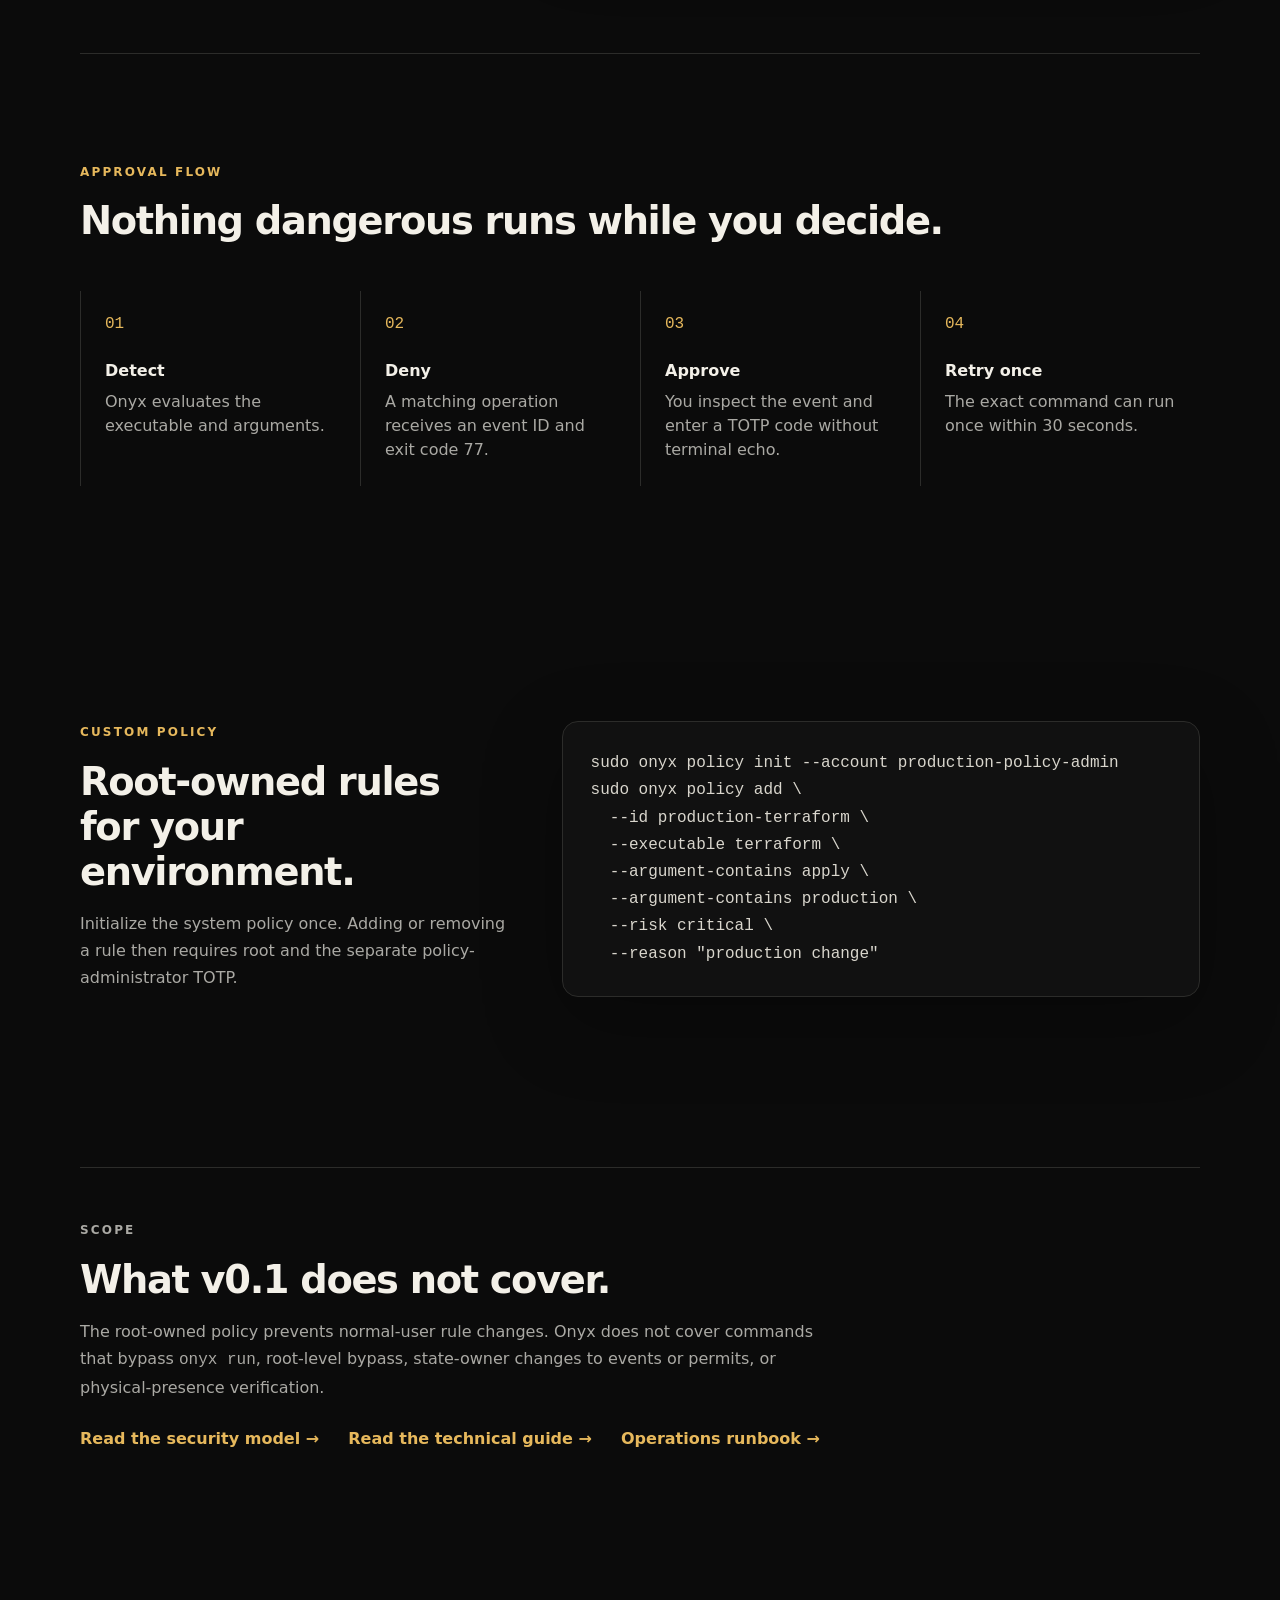
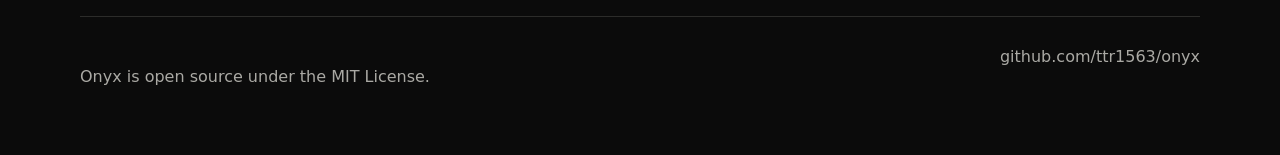
==== commit 737872ee: "developのsystem policy保護を統合" ====
--- a/docs/index.html
+++ b/docs/index.html
@@ -17,6 +17,7 @@
       <nav>
         <a class="brand" href="./" aria-label="Onyx home">ONYX</a>
         <div class="nav-links">
+          <a href="./install.html">Install</a>
           <a href="./ja/" lang="ja" hreflang="ja">日本語</a>
           <a href="https://github.com/ttr1563/onyx">GitHub</a>
         </div>
@@ -27,6 +28,7 @@
         <p class="lead">Onyx detects risky operations, blocks them before execution, and requires approval from a separate TOTP authenticator.</p>
         <div class="actions">
           <a class="primary" href="#quick-start">Quick start</a>
+          <a class="secondary" href="./install.html">Install options</a>
           <a class="secondary" href="./guide.html">How Onyx works</a>
           <a class="secondary" href="https://github.com/ttr1563/onyx">View source</a>
         </div>
@@ -44,7 +46,7 @@
         <div>
           <p class="eyebrow">Quick start</p>
           <h2>Small surface. Explicit control.</h2>
-          <p>On Amazon Linux 2023, add the signed Onyx repository once and install with DNF. Then enroll any RFC 6238-compatible authenticator.</p>
+          <p>Install from the signed DNF or APT repository, Homebrew, or an immutable Git release tag. Windows users run the Linux build inside WSL 2. Then enroll any RFC 6238-compatible authenticator.</p>
         </div>
         <pre><code>sudo rpm --import https://ttr1563.github.io/onyx/rpm/RPM-GPG-KEY-ONYX
 sudo dnf install https://ttr1563.github.io/onyx/rpm/onyx-release-1-1.noarch.rpm
@@ -66,10 +68,26 @@
         </ol>
       </section>
 
-      <section class="warning">
-        <p class="eyebrow">Know the boundary</p>
-        <h2>Onyx v0.1 is an explicit wrapper, not host-wide enforcement.</h2>
-        <p>The root-owned system policy prevents the protected identity from changing custom rules. Commands that bypass <code>onyx run</code> are not protected; root can disable the guard; and the state owner still controls execution events, permits, and its execution TOTP seed.</p>
+      <section class="content-grid">
+        <div>
+          <p class="eyebrow">Custom policy</p>
+          <h2>Root-owned rules for your environment.</h2>
+          <p>Initialize the system policy once. Adding or removing a rule then requires root and the separate policy-administrator TOTP.</p>
+        </div>
+        <pre><code>sudo onyx policy init --account production-policy-admin
+sudo onyx policy add \
+  --id production-terraform \
+  --executable terraform \
+  --argument-contains apply \
+  --argument-contains production \
+  --risk critical \
+  --reason "production change"</code></pre>
+      </section>
+
+      <section class="scope">
+        <p class="eyebrow">Scope</p>
+        <h2>What v0.1 does not cover.</h2>
+        <p>The root-owned policy prevents normal-user rule changes. Onyx does not cover commands that bypass <code>onyx run</code>, root-level bypass, state-owner changes to events or permits, or physical-presence verification.</p>
         <a href="https://github.com/ttr1563/onyx/blob/main/SECURITY.md">Read the security model →</a>
         <a href="./guide.html">Read the technical guide →</a>
         <a href="https://github.com/ttr1563/onyx/blob/main/docs/operations.md">Operations runbook →</a>
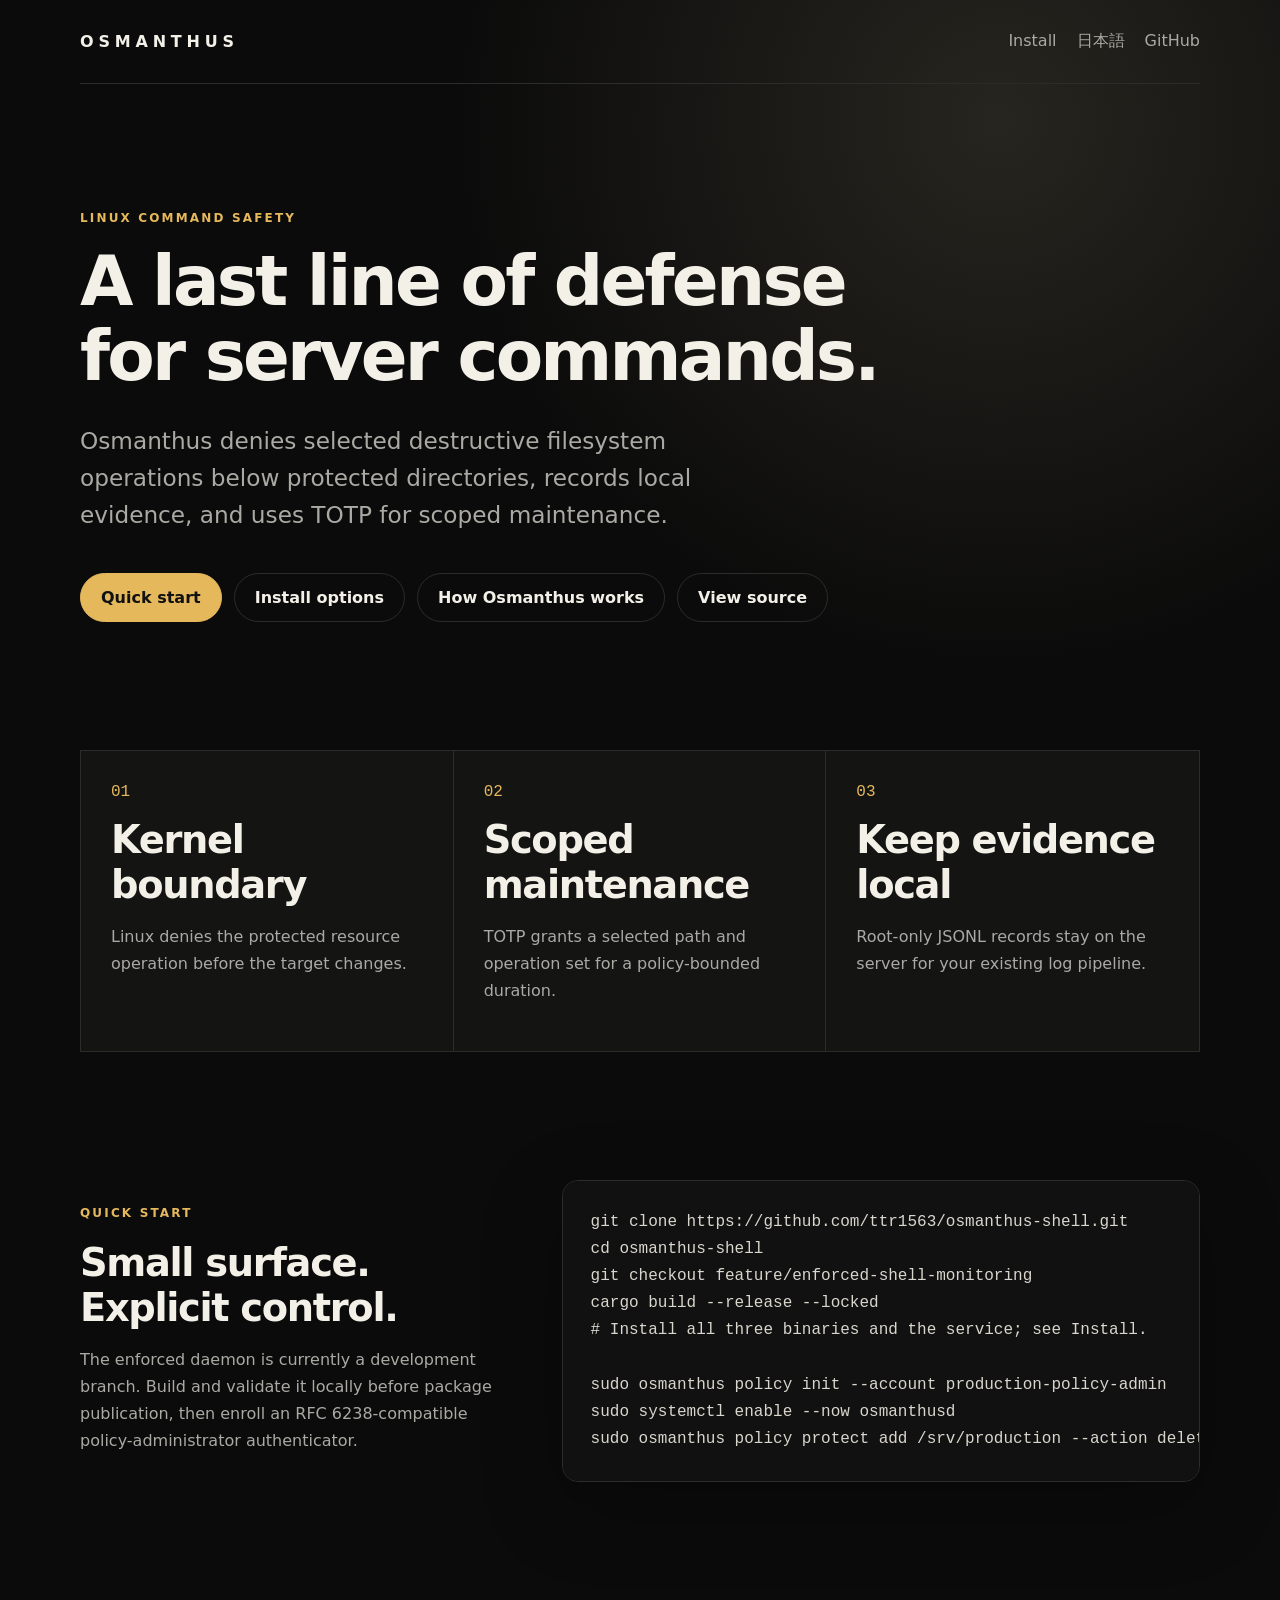
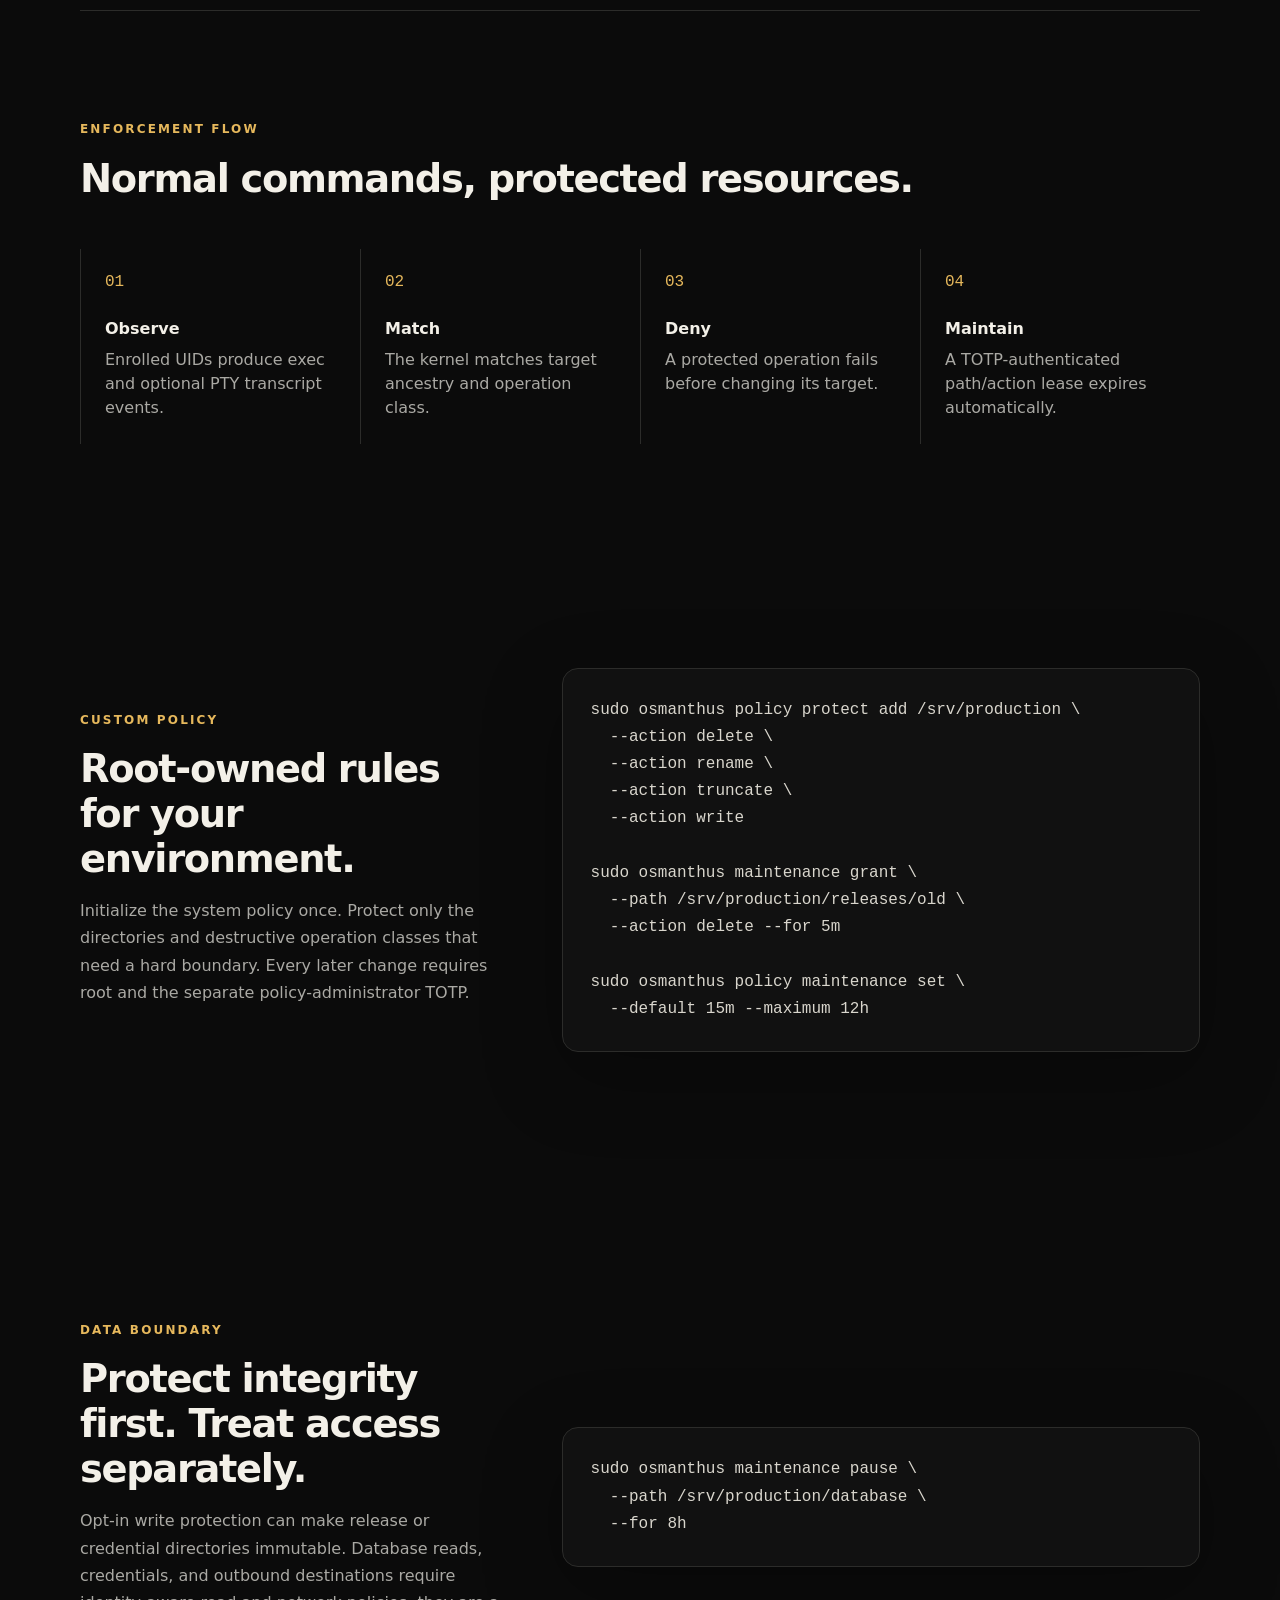
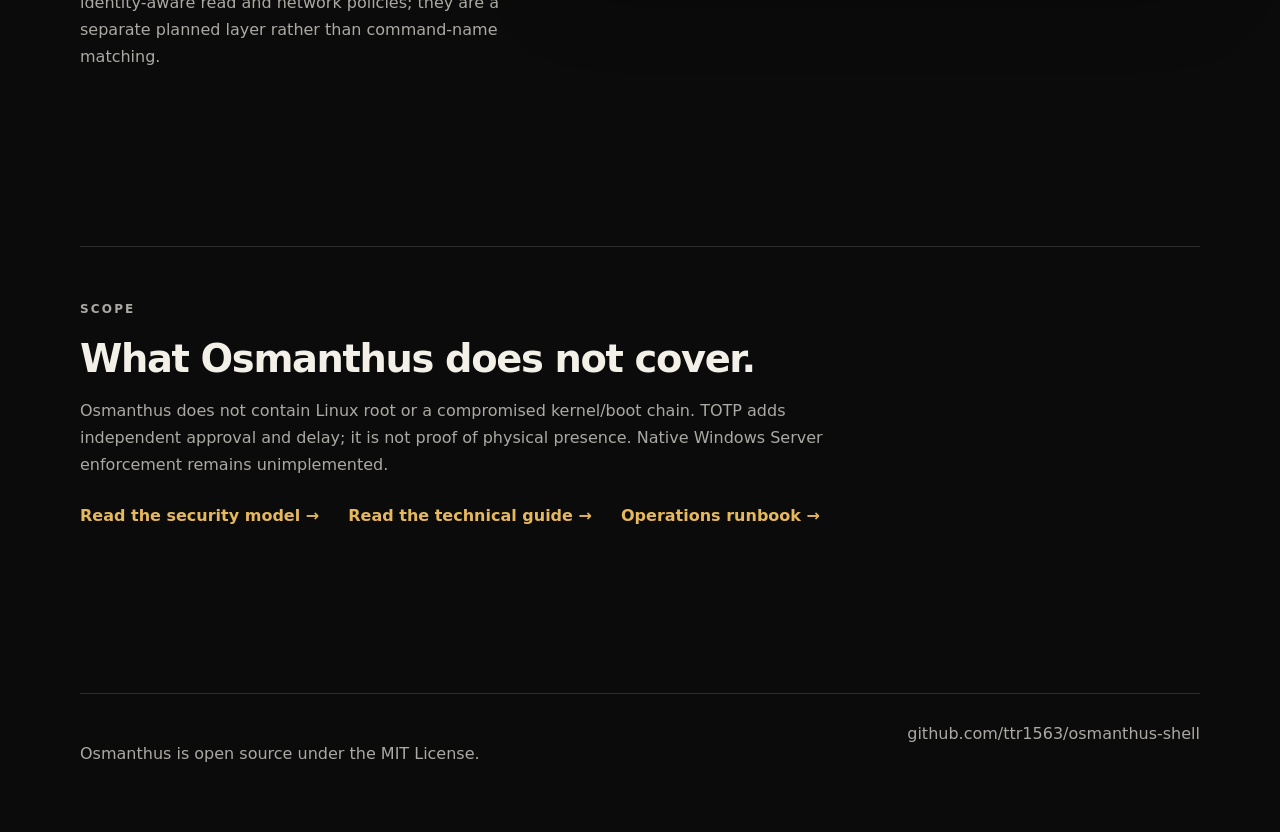
==== commit 1bfddc10: "feat: add enforced Osmanthus shell monitoring" ====
--- a/docs/index.html
+++ b/docs/index.html
@@ -4,67 +4,69 @@
     <meta charset="utf-8">
     <meta name="viewport" content="width=device-width, initial-scale=1">
     <meta name="robots" content="noindex,nofollow">
-    <meta name="description" content="Onyx is a lightweight command guard for Linux servers.">
-    <link rel="canonical" href="https://ttr1563.github.io/onyx/">
-    <link rel="alternate" hreflang="en" href="https://ttr1563.github.io/onyx/">
-    <link rel="alternate" hreflang="ja" href="https://ttr1563.github.io/onyx/ja/">
-    <link rel="alternate" hreflang="x-default" href="https://ttr1563.github.io/onyx/">
+    <meta name="description" content="Osmanthus is a lightweight command guard for Linux servers.">
+    <link rel="canonical" href="https://ttr1563.github.io/osmanthus-shell/">
+    <link rel="alternate" hreflang="en" href="https://ttr1563.github.io/osmanthus-shell/">
+    <link rel="alternate" hreflang="ja" href="https://ttr1563.github.io/osmanthus-shell/ja/">
+    <link rel="alternate" hreflang="x-default" href="https://ttr1563.github.io/osmanthus-shell/">
     <link rel="stylesheet" href="./styles.css">
-    <title>Onyx — a command guard for Linux servers</title>
+    <title>Osmanthus — a command guard for Linux servers</title>
   </head>
   <body>
     <header class="hero">
       <nav>
-        <a class="brand" href="./" aria-label="Onyx home">ONYX</a>
+        <a class="brand" href="./" aria-label="Osmanthus home">OSMANTHUS</a>
         <div class="nav-links">
           <a href="./install.html">Install</a>
           <a href="./ja/" lang="ja" hreflang="ja">日本語</a>
-          <a href="https://github.com/ttr1563/onyx">GitHub</a>
+          <a href="https://github.com/ttr1563/osmanthus-shell">GitHub</a>
         </div>
       </nav>
       <div class="hero-copy">
         <p class="eyebrow">Linux command safety</p>
         <h1>A last line of defense for server commands.</h1>
-        <p class="lead">Onyx detects risky operations, blocks them before execution, and requires approval from a separate TOTP authenticator.</p>
+        <p class="lead">Osmanthus denies selected destructive filesystem operations below protected directories, records local evidence, and uses TOTP for scoped maintenance.</p>
         <div class="actions">
           <a class="primary" href="#quick-start">Quick start</a>
           <a class="secondary" href="./install.html">Install options</a>
-          <a class="secondary" href="./guide.html">How Onyx works</a>
-          <a class="secondary" href="https://github.com/ttr1563/onyx">View source</a>
+          <a class="secondary" href="./guide.html">How Osmanthus works</a>
+          <a class="secondary" href="https://github.com/ttr1563/osmanthus-shell">View source</a>
         </div>
       </div>
     </header>
 
     <main>
-      <section class="principles" aria-label="Onyx principles">
-        <article><span>01</span><h2>Block first</h2><p>Risky commands are denied before their child process starts.</p></article>
-        <article><span>02</span><h2>Approve once</h2><p>A short-lived permit is bound to one exact command digest and consumed once.</p></article>
-        <article><span>03</span><h2>Keep evidence local</h2><p>Redacted JSONL records stay on the server for your existing log pipeline.</p></article>
+      <section class="principles" aria-label="Osmanthus principles">
+        <article><span>01</span><h2>Kernel boundary</h2><p>Linux denies the protected resource operation before the target changes.</p></article>
+        <article><span>02</span><h2>Scoped maintenance</h2><p>TOTP grants a selected path and operation set for a policy-bounded duration.</p></article>
+        <article><span>03</span><h2>Keep evidence local</h2><p>Root-only JSONL records stay on the server for your existing log pipeline.</p></article>
       </section>
 
       <section id="quick-start" class="content-grid">
         <div>
           <p class="eyebrow">Quick start</p>
           <h2>Small surface. Explicit control.</h2>
-          <p>Install from the signed DNF or APT repository, Homebrew, or an immutable Git release tag. Windows users run the Linux build inside WSL 2. Then enroll any RFC 6238-compatible authenticator.</p>
+          <p>The enforced daemon is currently a development branch. Build and validate it locally before package publication, then enroll an RFC 6238-compatible policy-administrator authenticator.</p>
         </div>
-        <pre><code>sudo rpm --import https://ttr1563.github.io/onyx/rpm/RPM-GPG-KEY-ONYX
-sudo dnf install https://ttr1563.github.io/onyx/rpm/onyx-release-1-1.noarch.rpm
-sudo dnf install onyx
+        <pre><code>git clone https://github.com/ttr1563/osmanthus-shell.git
+cd osmanthus-shell
+git checkout feature/enforced-shell-monitoring
+cargo build --release --locked
+# Install all three binaries and the service; see Install.
 
-onyx init --account production-web-01
-sudo onyx policy init --account production-policy-admin
-onyx run -- systemctl status nginx</code></pre>
+sudo osmanthus policy init --account production-policy-admin
+sudo systemctl enable --now osmanthusd
+sudo osmanthus policy protect add /srv/production --action delete --action rename</code></pre>
       </section>
 
       <section class="flow">
-        <p class="eyebrow">Approval flow</p>
-        <h2>Nothing dangerous runs while you decide.</h2>
+        <p class="eyebrow">Enforcement flow</p>
+        <h2>Normal commands, protected resources.</h2>
         <ol>
-          <li><strong>Detect</strong><span>Onyx evaluates the executable and arguments.</span></li>
-          <li><strong>Deny</strong><span>A matching operation receives an event ID and exit code 77.</span></li>
-          <li><strong>Approve</strong><span>You inspect the event and enter a TOTP code without terminal echo.</span></li>
-          <li><strong>Retry once</strong><span>The exact command can run once within 30 seconds.</span></li>
+          <li><strong>Observe</strong><span>Enrolled UIDs produce exec and optional PTY transcript events.</span></li>
+          <li><strong>Match</strong><span>The kernel matches target ancestry and operation class.</span></li>
+          <li><strong>Deny</strong><span>A protected operation fails before changing its target.</span></li>
+          <li><strong>Maintain</strong><span>A TOTP-authenticated path/action lease expires automatically.</span></li>
         </ol>
       </section>
 
@@ -72,31 +74,39 @@
         <div>
           <p class="eyebrow">Custom policy</p>
           <h2>Root-owned rules for your environment.</h2>
-          <p>Initialize the system policy once. Adding or removing a rule then requires root and the separate policy-administrator TOTP.</p>
+          <p>Initialize the system policy once. Protect only the directories and destructive operation classes that need a hard boundary. Every later change requires root and the separate policy-administrator TOTP.</p>
         </div>
-        <pre><code>sudo onyx policy init --account production-policy-admin
-sudo onyx policy add \
-  --id production-terraform \
-  --executable terraform \
-  --argument-contains apply \
-  --argument-contains production \
-  --risk critical \
-  --reason "production change"</code></pre>
+        <pre><code>sudo osmanthus policy protect add /srv/production \
+  --action delete \
+  --action rename \
+  --action truncate \
+  --action write
+
+sudo osmanthus maintenance grant \
+  --path /srv/production/releases/old \
+  --action delete --for 5m
+
+sudo osmanthus policy maintenance set \
+  --default 15m --maximum 12h</code></pre>
       </section>
+
+      <section class="content-grid"><div><p class="eyebrow">Data boundary</p><h2>Protect integrity first. Treat access separately.</h2><p>Opt-in write protection can make release or credential directories immutable. Database reads, credentials, and outbound destinations require identity-aware read and network policies; they are a separate planned layer rather than command-name matching.</p></div><pre><code>sudo osmanthus maintenance pause \
+  --path /srv/production/database \
+  --for 8h</code></pre></section>
 
       <section class="scope">
         <p class="eyebrow">Scope</p>
-        <h2>What v0.1 does not cover.</h2>
-        <p>The root-owned policy prevents normal-user rule changes. Onyx does not cover commands that bypass <code>onyx run</code>, root-level bypass, state-owner changes to events or permits, or physical-presence verification.</p>
-        <a href="https://github.com/ttr1563/onyx/blob/main/SECURITY.md">Read the security model →</a>
+        <h2>What Osmanthus does not cover.</h2>
+        <p>Osmanthus does not contain Linux root or a compromised kernel/boot chain. TOTP adds independent approval and delay; it is not proof of physical presence. Native Windows Server enforcement remains unimplemented.</p>
+        <a href="https://github.com/ttr1563/osmanthus-shell/blob/main/SECURITY.md">Read the security model →</a>
         <a href="./guide.html">Read the technical guide →</a>
-        <a href="https://github.com/ttr1563/onyx/blob/main/docs/operations.md">Operations runbook →</a>
+        <a href="https://github.com/ttr1563/osmanthus-shell/blob/main/docs/operations.md">Operations runbook →</a>
       </section>
     </main>
 
     <footer>
-      <p>Onyx is open source under the MIT License.</p>
-      <a href="https://github.com/ttr1563/onyx">github.com/ttr1563/onyx</a>
+      <p>Osmanthus is open source under the MIT License.</p>
+      <a href="https://github.com/ttr1563/osmanthus-shell">github.com/ttr1563/osmanthus-shell</a>
     </footer>
   </body>
 </html>
--- a/docs/styles.css
+++ b/docs/styles.css
@@ -19,7 +19,7 @@
 .nav-links a:hover, .nav-links a:focus-visible { color: var(--ink); }
 .hero-copy { padding: 112px 0 128px; max-width: 900px; }
 .eyebrow { color: var(--amber); font-size: .75rem; font-weight: 800; letter-spacing: .18em; text-transform: uppercase; }
-h1 { margin: 16px 0 28px; max-width: 820px; font-size: clamp(2.75rem, 6.2vw, 5.5rem); line-height: 1.02; letter-spacing: -.045em; }
+h1 { margin: 16px 0 28px; max-width: 820px; font-size: clamp(2.6rem, 5.4vw, 4.5rem); line-height: 1.08; letter-spacing: -.04em; }
 .lead { max-width: 680px; color: var(--muted); font-size: clamp(1.1rem, 2.2vw, 1.45rem); line-height: 1.6; }
 .actions { display: flex; gap: 12px; margin-top: 40px; flex-wrap: wrap; }
 .actions a { padding: 14px 20px; border: 1px solid var(--line); border-radius: 999px; font-weight: 750; }
@@ -47,7 +47,7 @@
 .scope a { display: inline-block; margin: 12px 24px 0 0; color: var(--amber); font-weight: 750; }
 footer { display: flex; justify-content: space-between; padding: 30px 0 48px; border-top: 1px solid var(--line); color: var(--muted); }
 .docs-hero { padding: 72px 0 80px; max-width: 850px; }
-.docs-hero h1 { font-size: clamp(2.5rem, 5.4vw, 4.8rem); }
+.docs-hero h1 { max-width: 760px; font-size: clamp(2.35rem, 4.8vw, 4rem); line-height: 1.12; }
 .docs { max-width: 900px; padding-bottom: 112px; }
 .docs section { padding: 56px 0; border-top: 1px solid var(--line); }
 .docs h2 { margin-top: 0; }
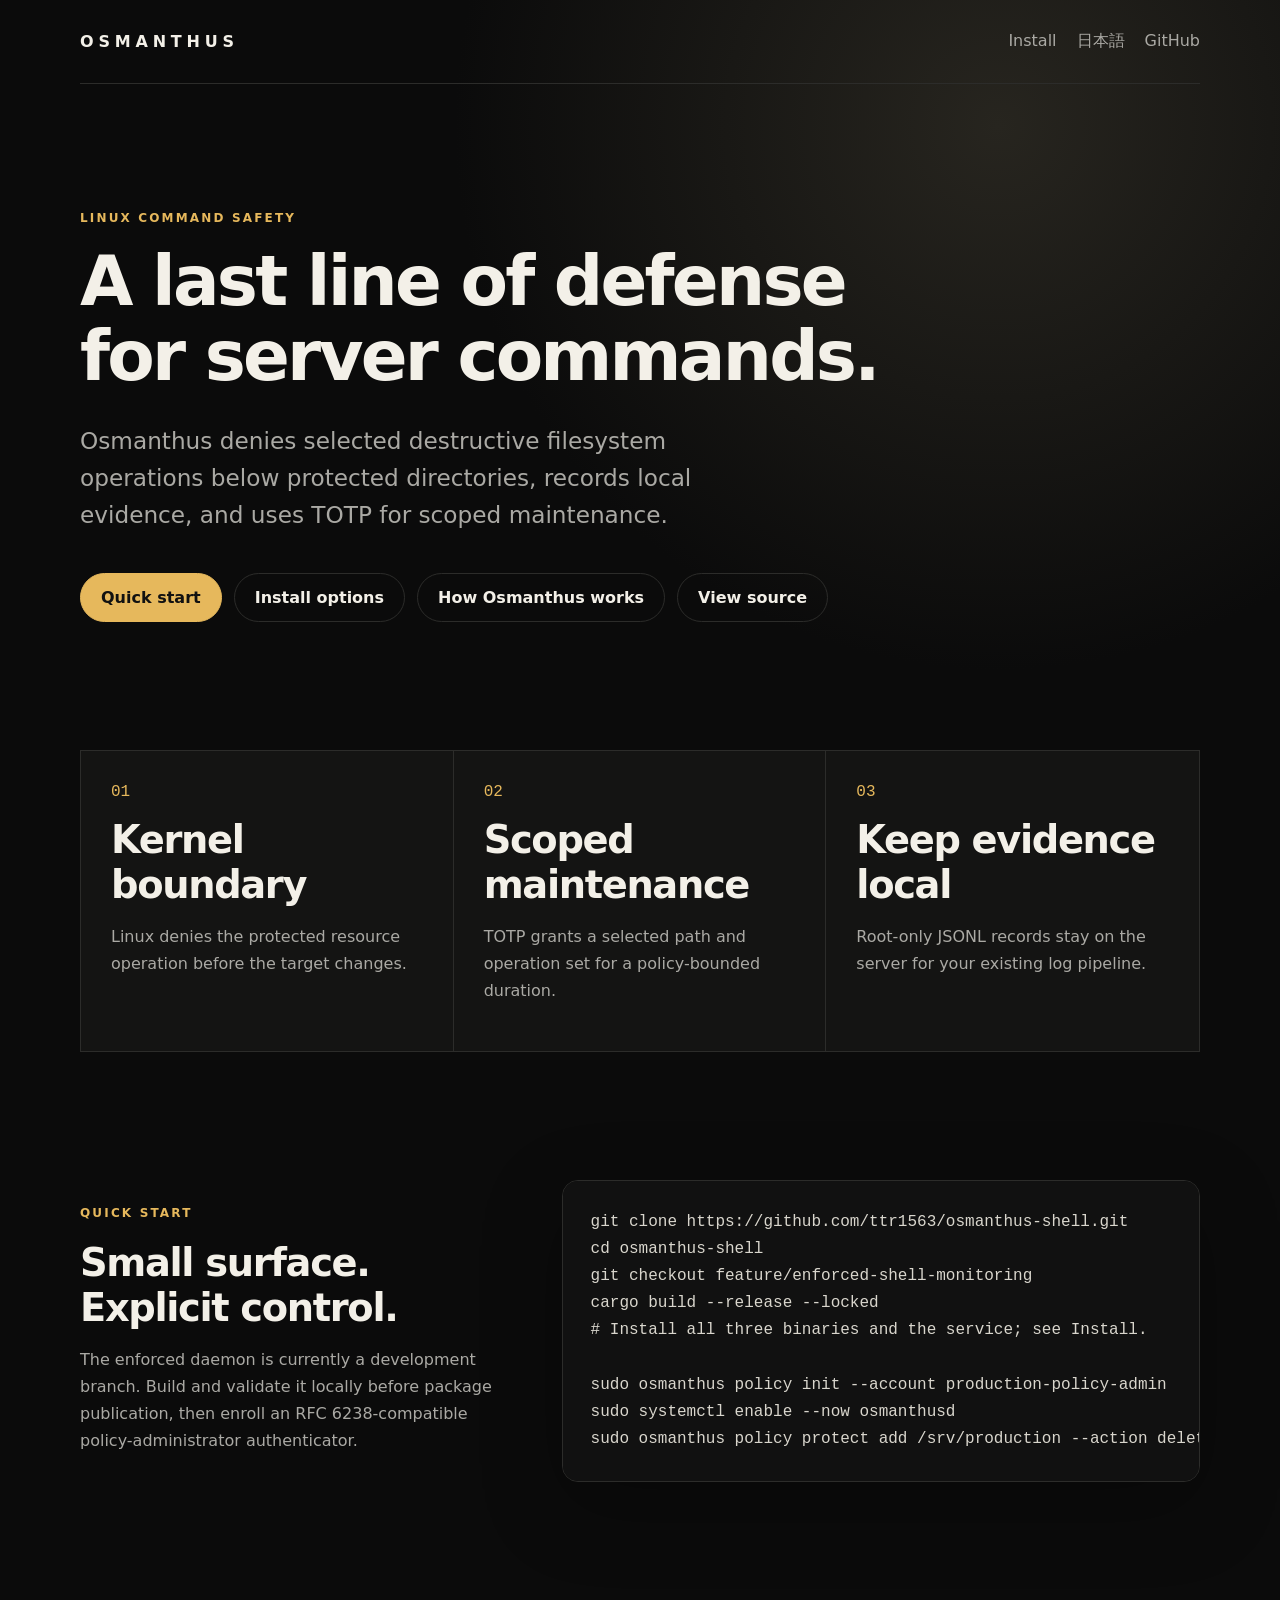
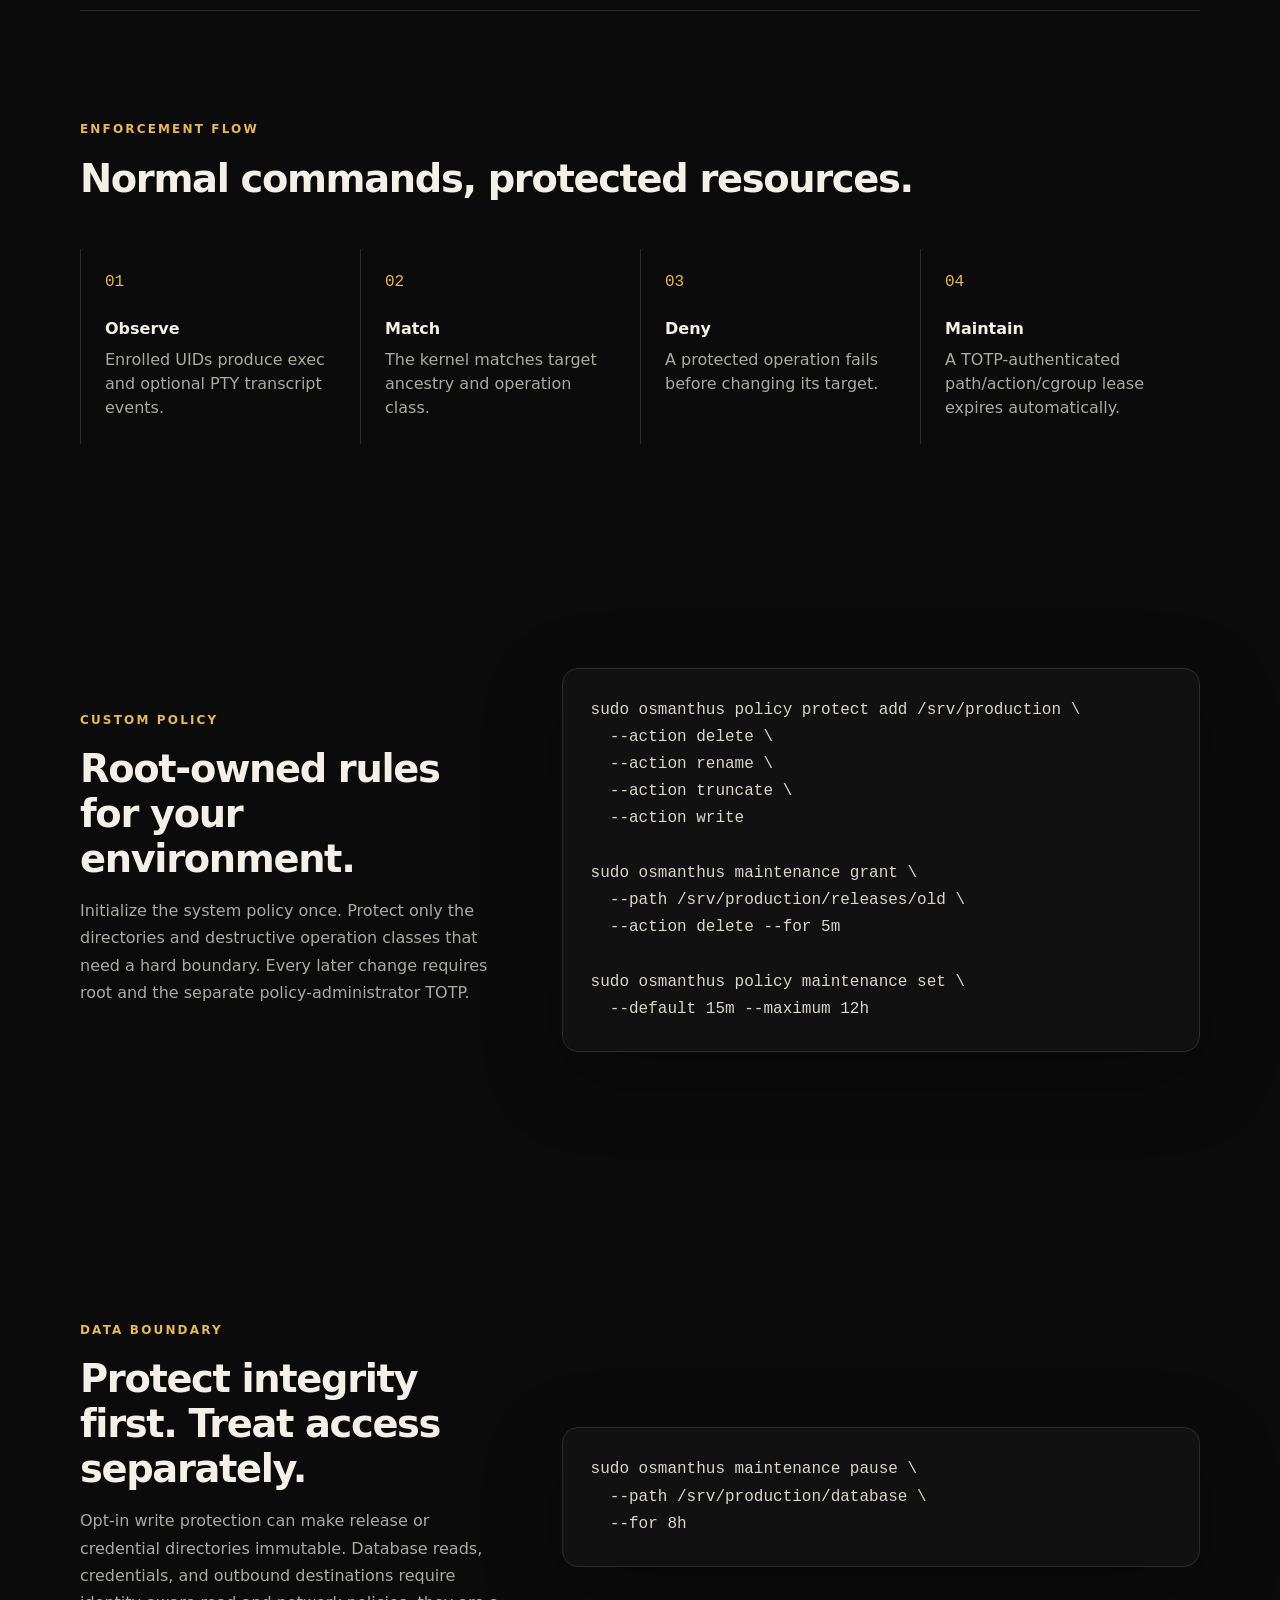
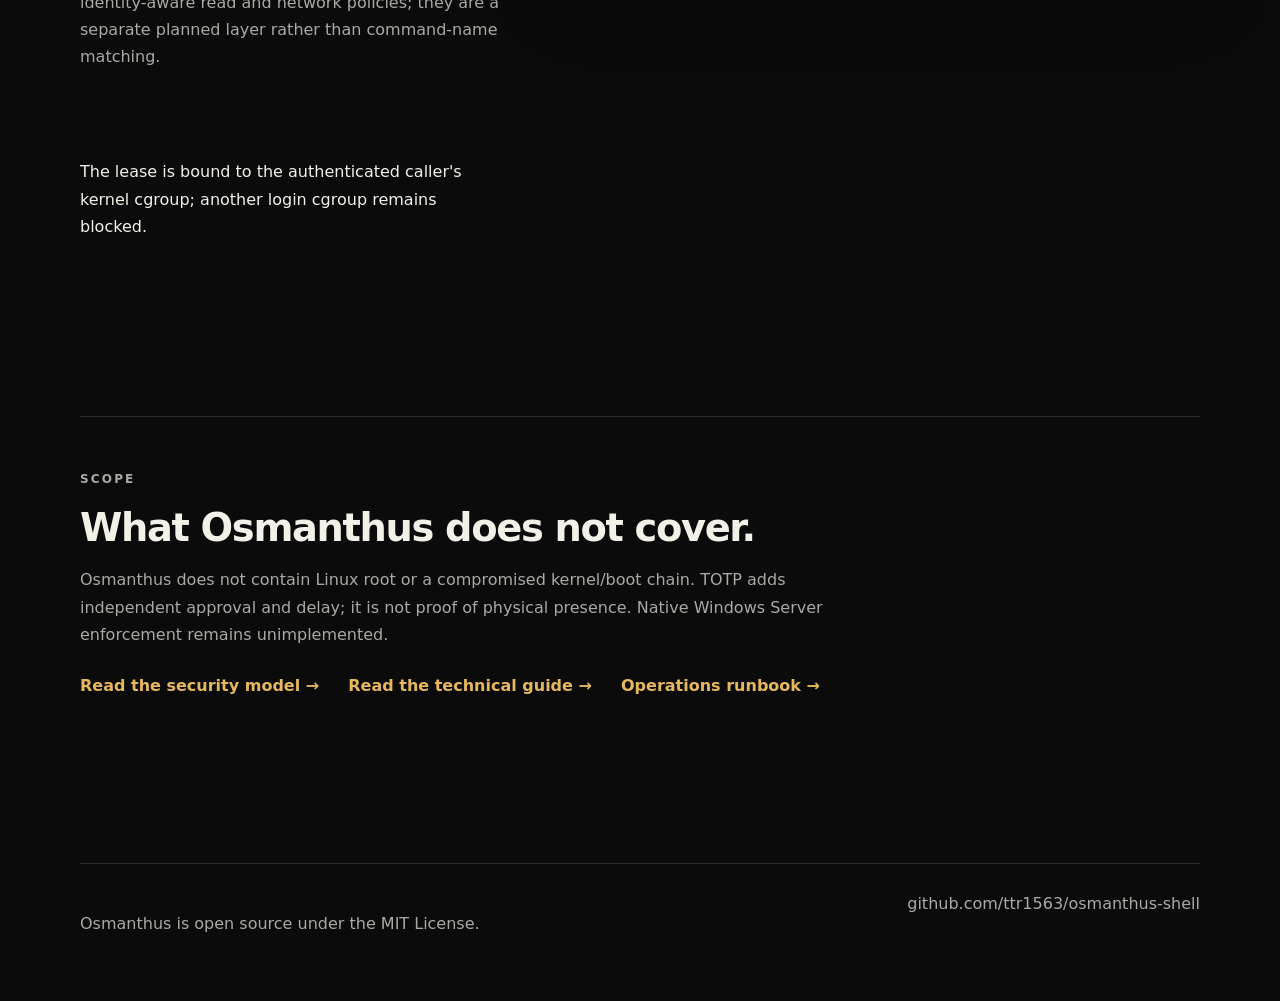
==== commit 1480e9f3: "fix: scope maintenance leases to caller cgroups" ====
--- a/docs/index.html
+++ b/docs/index.html
@@ -66,7 +66,7 @@
           <li><strong>Observe</strong><span>Enrolled UIDs produce exec and optional PTY transcript events.</span></li>
           <li><strong>Match</strong><span>The kernel matches target ancestry and operation class.</span></li>
           <li><strong>Deny</strong><span>A protected operation fails before changing its target.</span></li>
-          <li><strong>Maintain</strong><span>A TOTP-authenticated path/action lease expires automatically.</span></li>
+          <li><strong>Maintain</strong><span>A TOTP-authenticated path/action/cgroup lease expires automatically.</span></li>
         </ol>
       </section>
 
@@ -92,7 +92,7 @@
 
       <section class="content-grid"><div><p class="eyebrow">Data boundary</p><h2>Protect integrity first. Treat access separately.</h2><p>Opt-in write protection can make release or credential directories immutable. Database reads, credentials, and outbound destinations require identity-aware read and network policies; they are a separate planned layer rather than command-name matching.</p></div><pre><code>sudo osmanthus maintenance pause \
   --path /srv/production/database \
-  --for 8h</code></pre></section>
+  --for 8h</code></pre><p>The lease is bound to the authenticated caller's kernel cgroup; another login cgroup remains blocked.</p></section>
 
       <section class="scope">
         <p class="eyebrow">Scope</p>
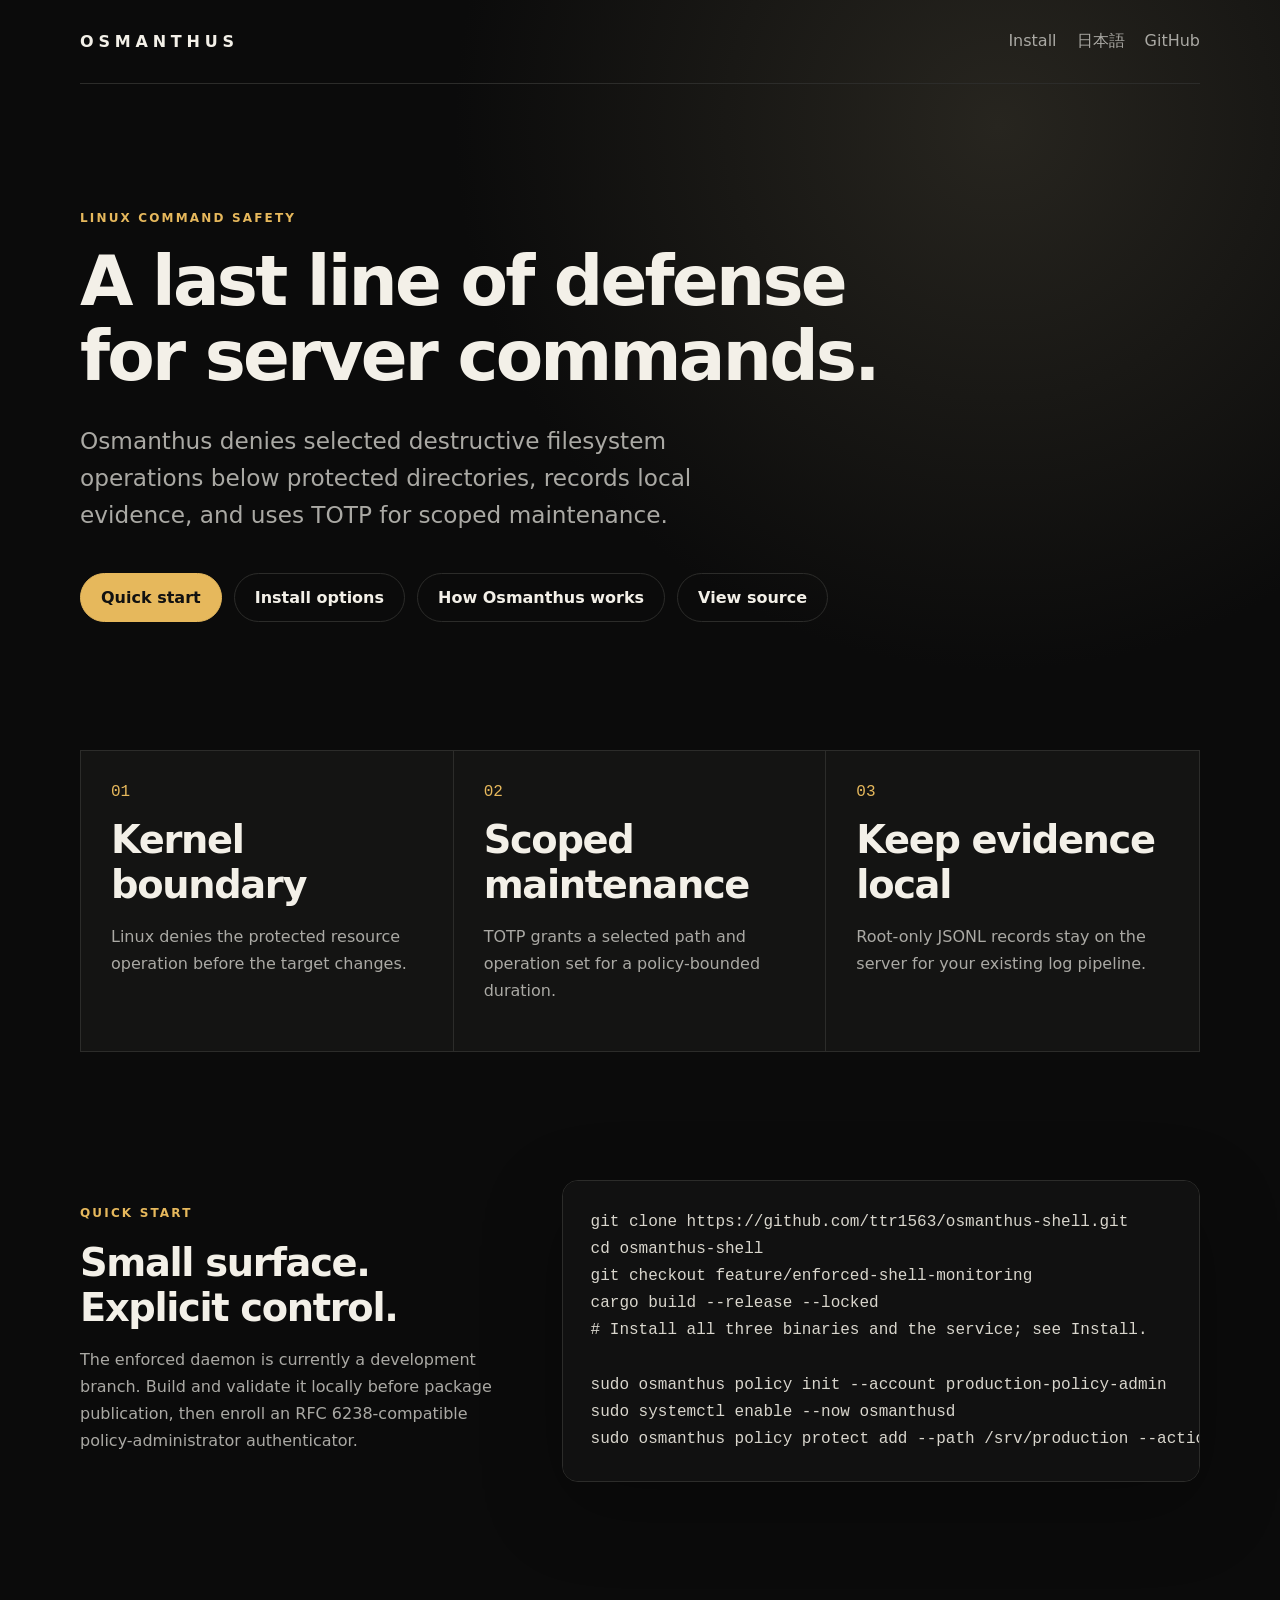
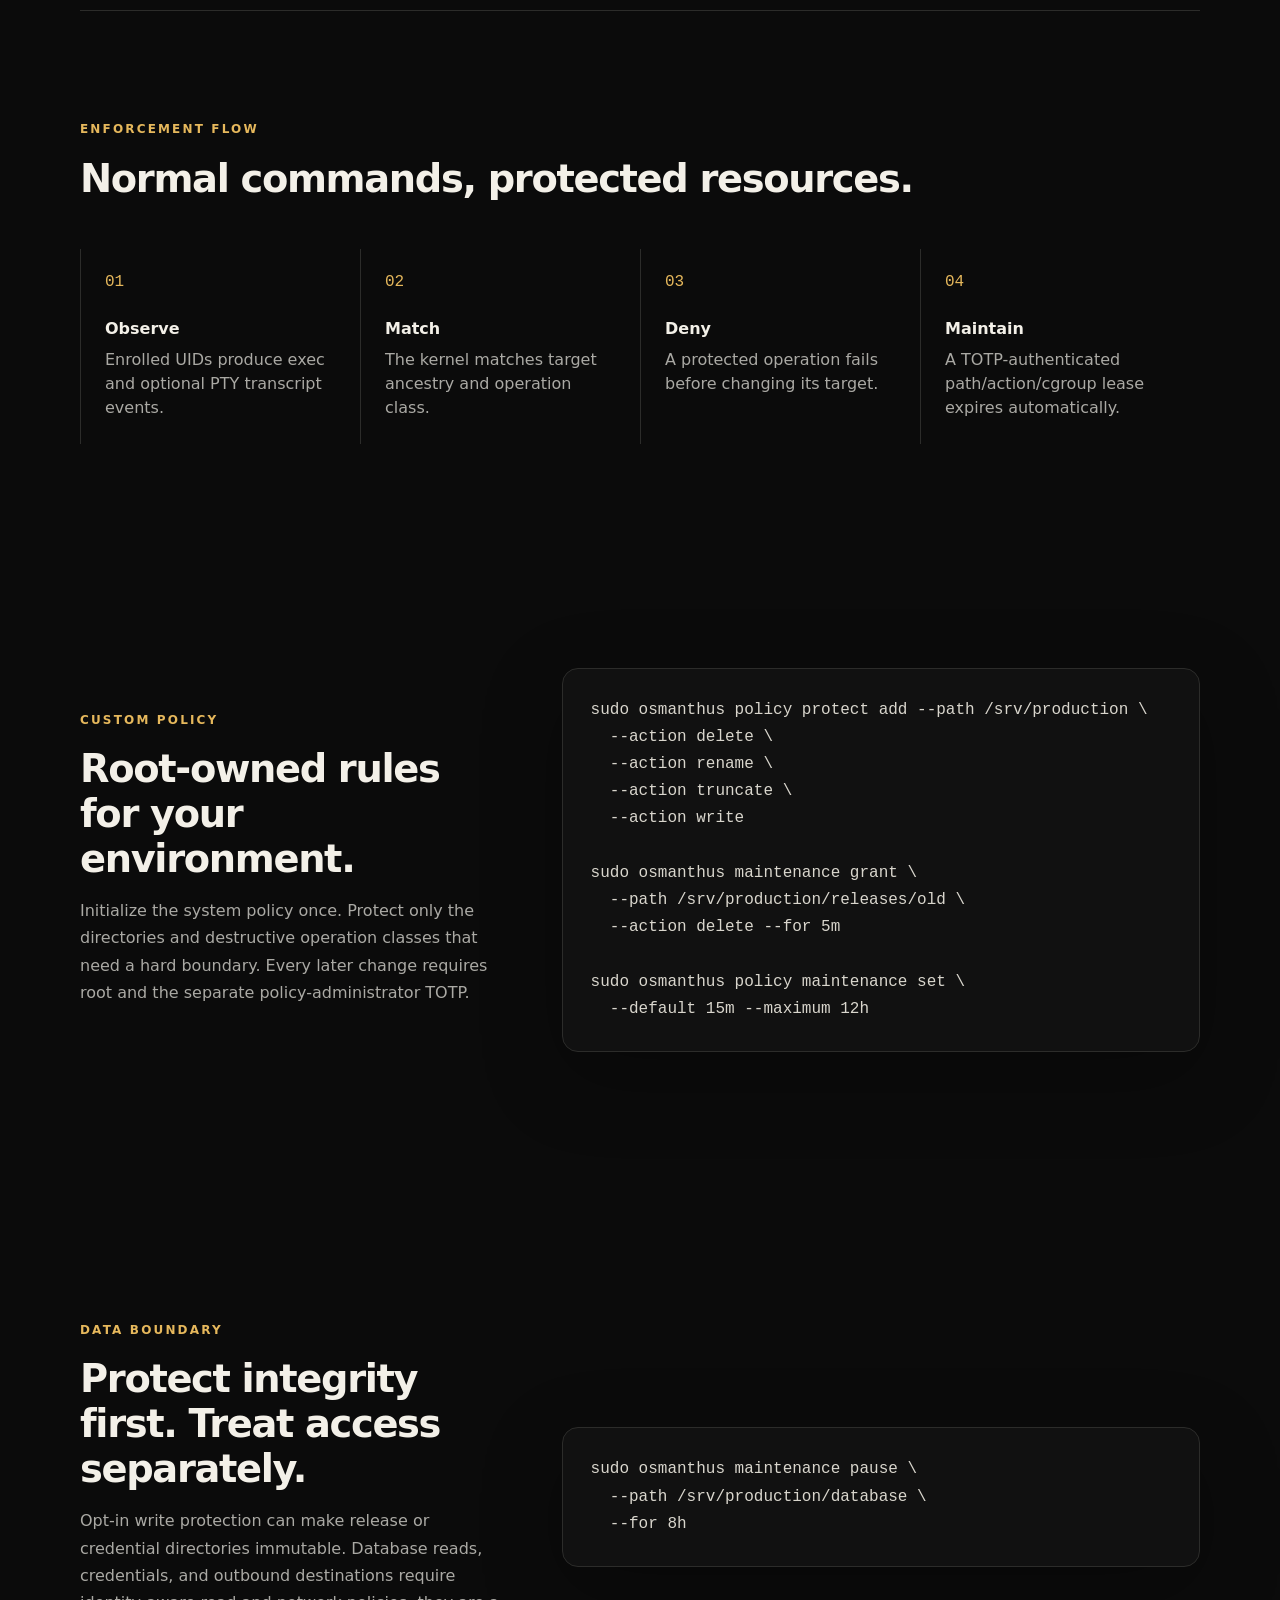
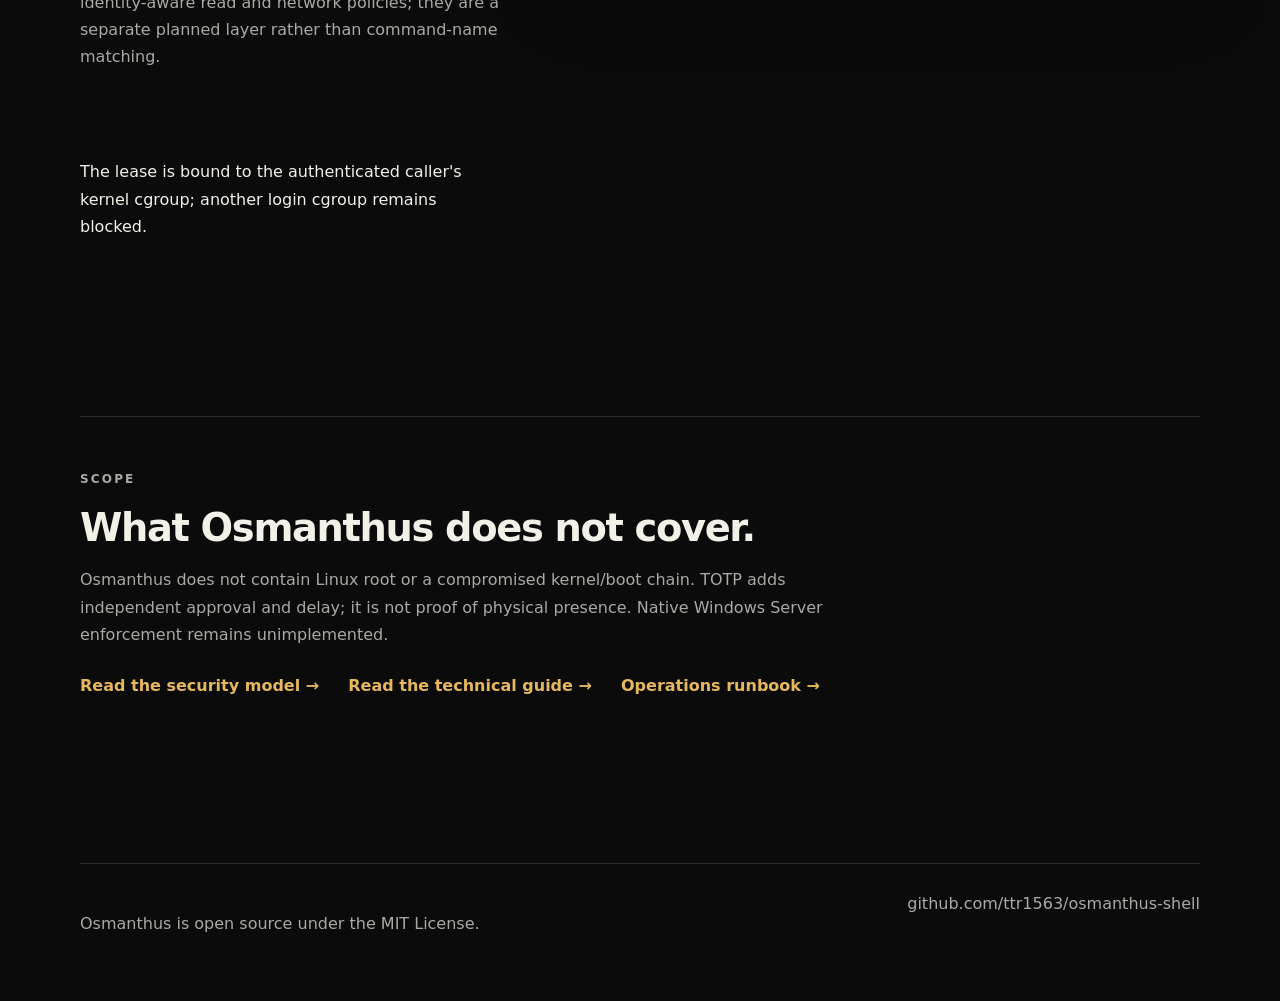
==== commit 6996d413: "fix: validate protected roots before authentication" ====
--- a/docs/index.html
+++ b/docs/index.html
@@ -56,7 +56,7 @@
 
 sudo osmanthus policy init --account production-policy-admin
 sudo systemctl enable --now osmanthusd
-sudo osmanthus policy protect add /srv/production --action delete --action rename</code></pre>
+sudo osmanthus policy protect add --path /srv/production --action delete --action rename</code></pre>
       </section>
 
       <section class="flow">
@@ -76,7 +76,7 @@
           <h2>Root-owned rules for your environment.</h2>
           <p>Initialize the system policy once. Protect only the directories and destructive operation classes that need a hard boundary. Every later change requires root and the separate policy-administrator TOTP.</p>
         </div>
-        <pre><code>sudo osmanthus policy protect add /srv/production \
+        <pre><code>sudo osmanthus policy protect add --path /srv/production \
   --action delete \
   --action rename \
   --action truncate \
